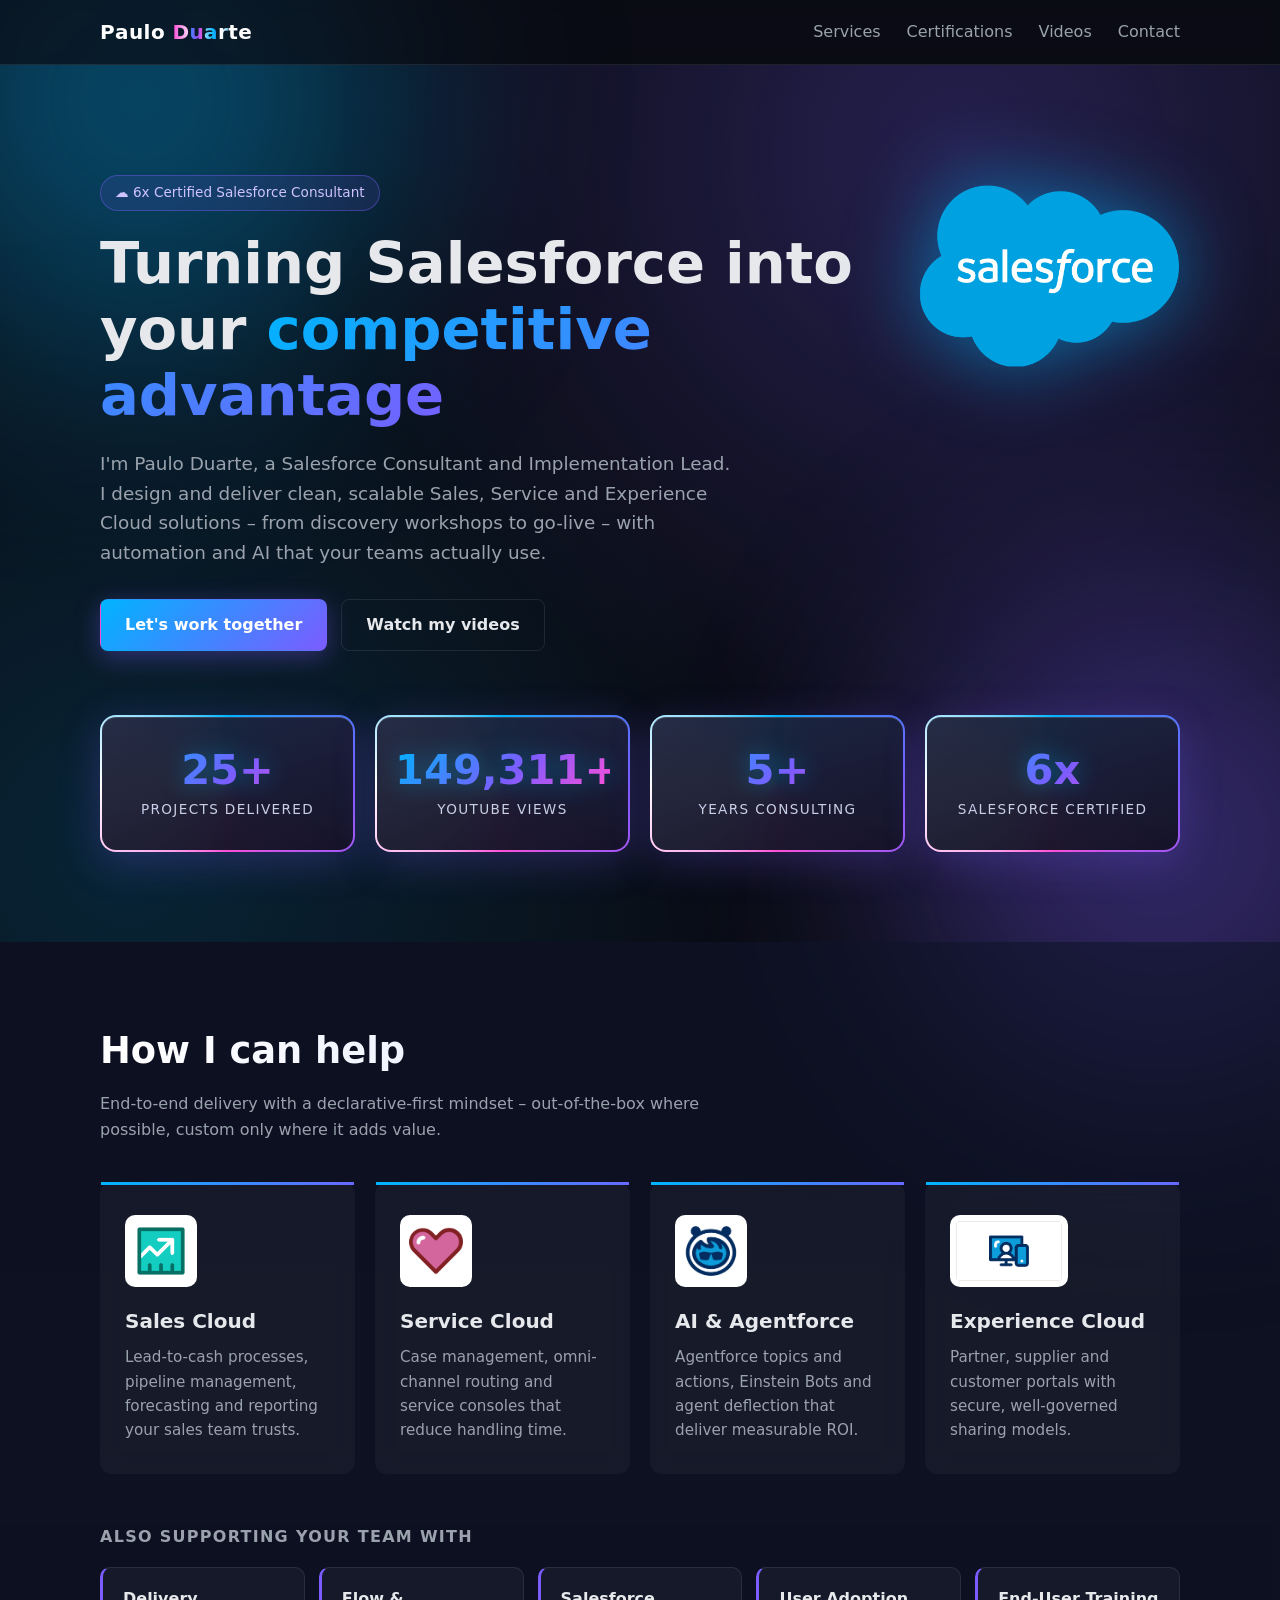
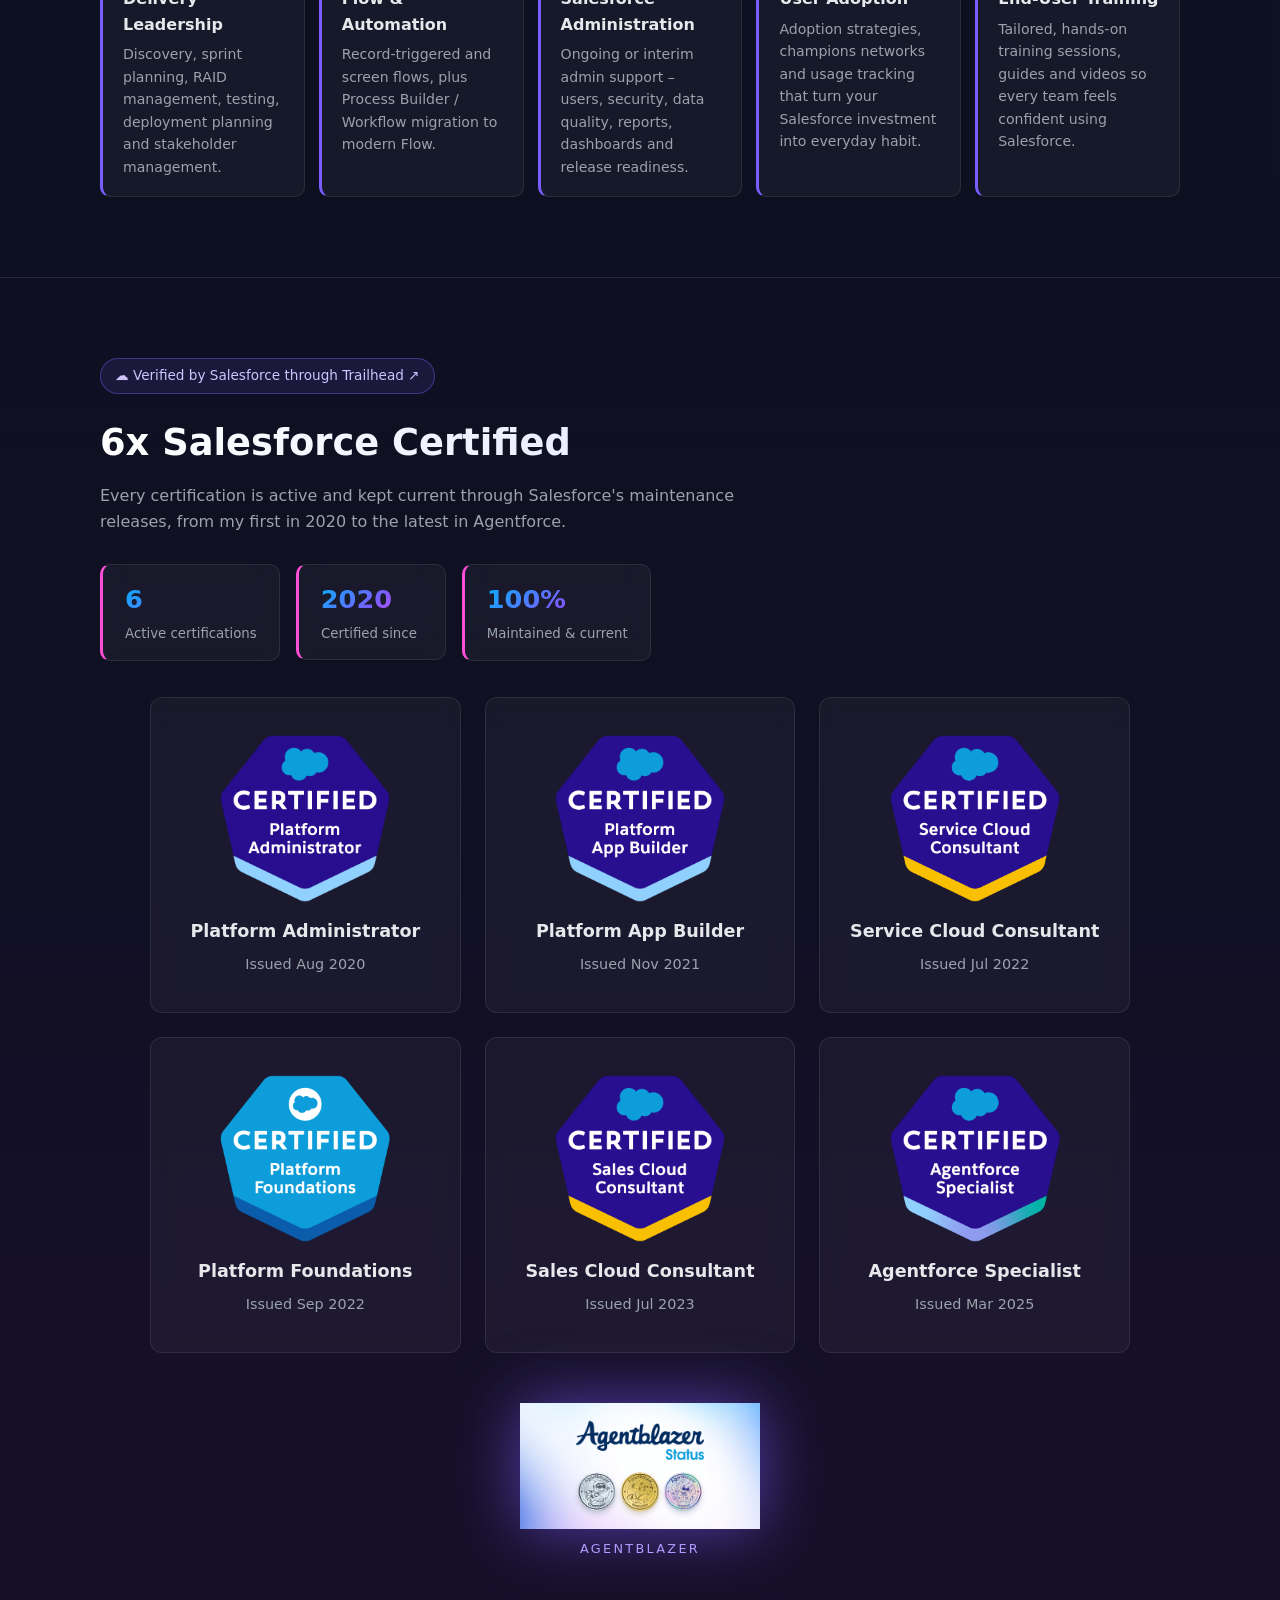
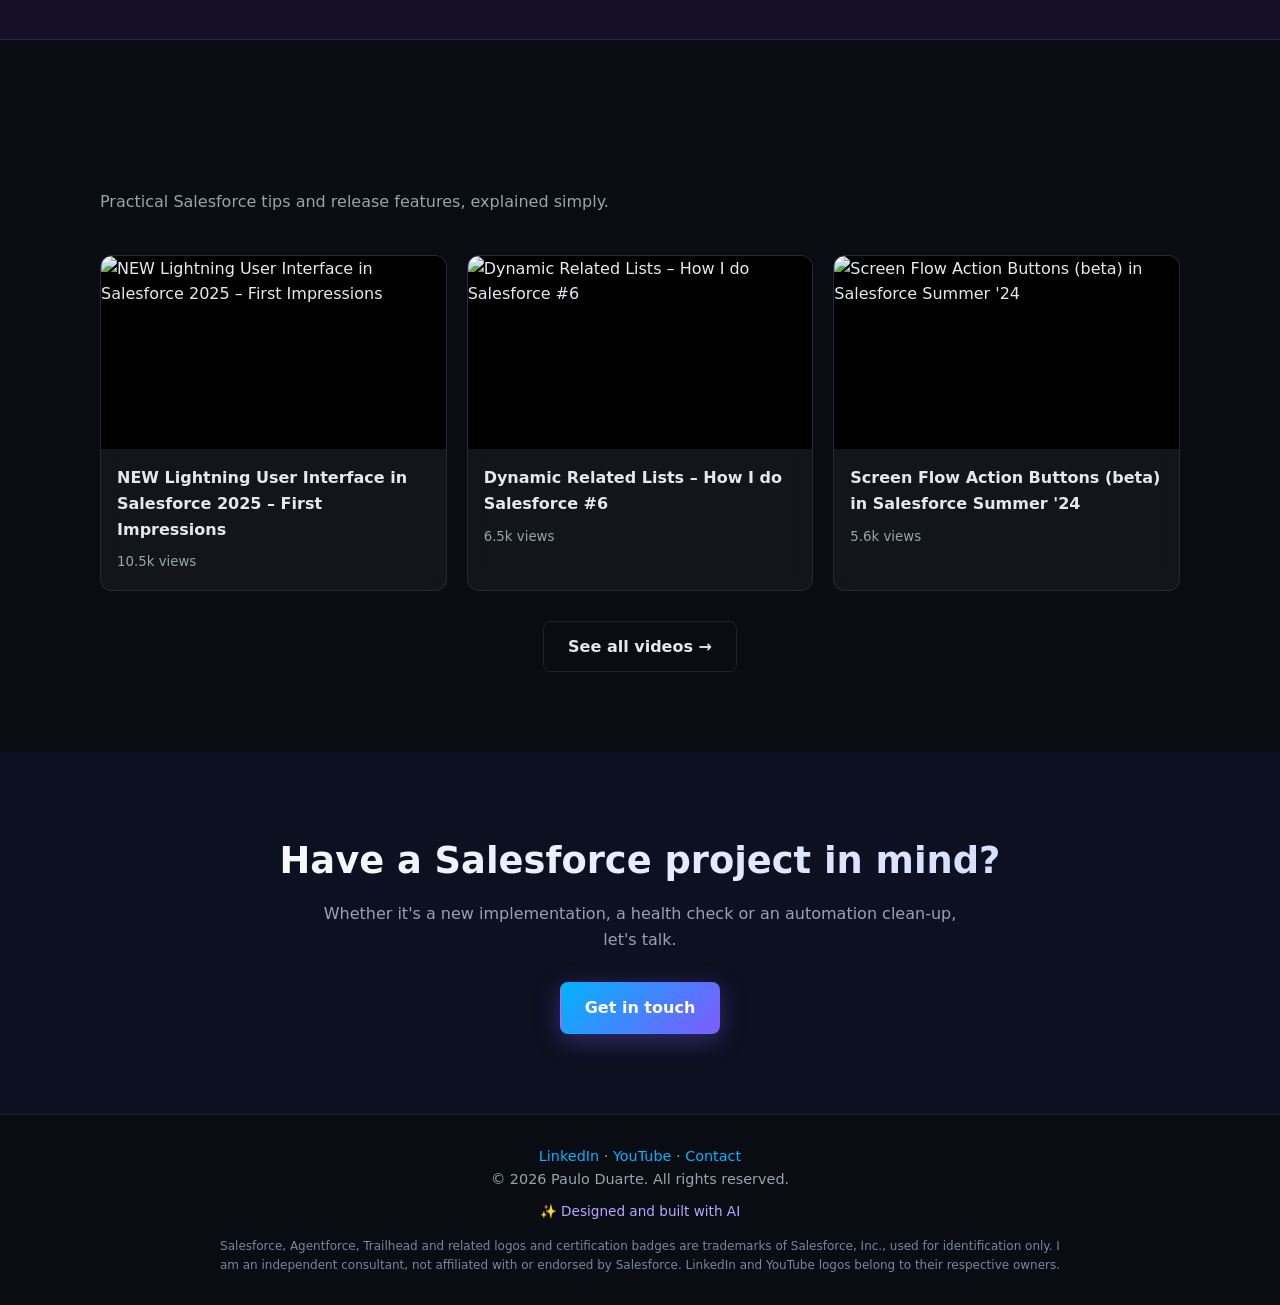
==== index.html @ 550eea22 "Add files via upload" ====
<!DOCTYPE html>
<html lang="en">
<head>
<meta charset="UTF-8"><meta name="viewport" content="width=device-width,initial-scale=1">
<title>Paulo Duarte | Salesforce Consultant & Implementation Lead</title>
<meta name="description" content="6x Certified Salesforce Consultant specialising in Sales Cloud, Service Cloud, Experience Cloud, Flow automation and Agentforce.">
<link rel="icon" href="data:image/svg+xml,%3Csvg xmlns=%22http://www.w3.org/2000/svg%22 viewBox=%220 0 100 100%22%3E%3Cdefs%3E%3ClinearGradient id=%22g%22 x2=%221%22 y2=%221%22%3E%3Cstop stop-color=%22%2300b4ff%22/%3E%3Cstop offset=%22.55%22 stop-color=%22%237b5cff%22/%3E%3Cstop offset=%221%22 stop-color=%22%23ff4fd8%22/%3E%3C/linearGradient%3E%3C/defs%3E%3Crect width=%22100%22 height=%22100%22 rx=%2222%22 fill=%22url(%23g)%22/%3E%3Ctext x=%2250%22 y=%2266%22 font-family=%22Arial%22 font-weight=%22bold%22 font-size=%2246%22 fill=%22white%22 text-anchor=%22middle%22%3EPD%3C/text%3E%3C/svg%3E">
<meta property="og:title" content="Paulo Duarte | Salesforce Consultant">
<meta property="og:description" content="6x Certified Salesforce Consultant – Sales Cloud, Service Cloud, Experience Cloud and Agentforce.">
<meta property="og:image" content="https://www.paduarte.com/og-image.png">
<meta property="og:image:width" content="1200">
<meta property="og:image:height" content="630">
<meta property="og:image:alt" content="Paulo Duarte – 6x Certified Salesforce Consultant">
<meta property="og:url" content="https://www.paduarte.com/">
<meta name="twitter:card" content="summary_large_image">
<meta name="twitter:image" content="https://www.paduarte.com/og-image.png">
<meta property="og:type" content="website">
<meta name="theme-color" content="#0a0c14">
<link rel="stylesheet" href="styles.css">
</head>
<body>
<header><div class="container"><nav>
  <a href="index.html" class="logo"><span class="brand-name" aria-label="Paulo Duarte"><span class="ch" style="--i:0">P</span><span class="ch" style="--i:1">a</span><span class="ch" style="--i:2">u</span><span class="ch" style="--i:3">l</span><span class="ch" style="--i:4">o</span><span class="ch" style="--i:5">&nbsp;</span><span class="ch" style="--i:6">D</span><span class="ch" style="--i:7">u</span><span class="ch" style="--i:8">a</span><span class="ch" style="--i:9">r</span><span class="ch" style="--i:10">t</span><span class="ch" style="--i:11">e</span></span></a>
  <button class="menu-btn" onclick="document.querySelector('.links').classList.toggle('open')" aria-label="Menu">☰</button>
  <ul class="links">
    <li><a href="#services">Services</a></li>
    <li><a href="#certs">Certifications</a></li><li><a href="#videos">Videos</a></li>
    <li><a href="contact.html">Contact</a></li>
  </ul>
</nav></div></header>

<section class="hero"><div class="container">
  <span class="tag">☁ 6x Certified Salesforce Consultant</span>
  <h1>Turning Salesforce into your <span>competitive advantage</span></h1>
  <p>I'm Paulo Duarte, a Salesforce Consultant and Implementation Lead. I design and deliver clean, scalable Sales, Service and Experience Cloud solutions – from discovery workshops to go-live – with automation and AI that your teams actually use.</p>
  <img class="hero-logo" src="logos/salesforce.png" alt="Salesforce logo" onerror="this.remove()">
  <div class="cta"><a href="contact.html" class="btn btn-primary">Let's work together</a><a href="#videos" class="btn btn-ghost">Watch my videos</a></div>
  <div class="stats">
    <div class="stat"><b><span class="count" data-to="25" data-dur="3500">0</span>+</b><small>Projects delivered</small></div>
    <div class="stat"><b><span class="count" data-to="149396" data-dur="4500" data-final="149k">0</span>+</b><small>YouTube views</small></div>
    <div class="stat"><b><span class="count" data-to="5">0</span>+</b><small>Years consulting</small></div>
    <div class="stat"><b>6x</b><small>Salesforce certified</small></div>
  </div>
</div></section>

<section id="services" class="alt"><div class="container">
  <h2>How I can help</h2><p class="sub">End-to-end delivery with a declarative-first mindset – out-of-the-box where possible, custom only where it adds value.</p>
  <div class="featured">
    <div class="card feature"><img class="logo-img" src="logos/sales-cloud.png" alt="Sales Cloud logo"><h3>Sales Cloud</h3><p>Lead-to-cash processes, pipeline management, forecasting and reporting your sales team trusts.</p></div>
    <div class="card feature"><img class="logo-img" src="logos/service-cloud.png" alt="Service Cloud logo"><h3>Service Cloud</h3><p>Case management, omni-channel routing and service consoles that reduce handling time.</p></div>
    <div class="card feature"><img class="logo-img" src="logos/agentforce.png" alt="AI & Agentforce logo"><h3>AI & Agentforce</h3><p>Agentforce topics and actions, Einstein Bots and agent deflection that deliver measurable ROI.</p></div>
    <div class="card feature"><img class="logo-img" src="logos/experience-cloud.png" alt="Experience Cloud logo"><h3>Experience Cloud</h3><p>Partner, supplier and customer portals with secure, well-governed sharing models.</p></div>
  </div>
  <h3 class="sub-head">Also supporting your team with</h3>
  <div class="subservices">
    <div class="subsvc"><h4>Delivery Leadership</h4><p>Discovery, sprint planning, RAID management, testing, deployment planning and stakeholder management.</p></div>
    <div class="subsvc"><h4>Flow & Automation</h4><p>Record-triggered and screen flows, plus Process Builder / Workflow migration to modern Flow.</p></div>
    <div class="subsvc"><h4>Salesforce Administration</h4><p>Ongoing or interim admin support – users, security, data quality, reports, dashboards and release readiness.</p></div>
    <div class="subsvc"><h4>User Adoption</h4><p>Adoption strategies, champions networks and usage tracking that turn your Salesforce investment into everyday habit.</p></div>
    <div class="subsvc"><h4>End-User Training</h4><p>Tailored, hands-on training sessions, guides and videos so every team feels confident using Salesforce.</p></div>
  </div>
</div></section>

<section id="certs" class="alt"><div class="container">
  <a class="tag tag-link" href="https://trailhead.salesforce.com/en/credentials/verification/" target="_blank" rel="noopener">☁ Verified by Salesforce through Trailhead ↗</a>
  <h2>6x Salesforce Certified</h2>
  <p class="sub">Every certification is active and kept current through Salesforce's maintenance releases, from my first in 2020 to the latest in Agentforce.</p>
  <div class="cert-strip">
    <div><b>6</b><small>Active certifications</small></div>
    <div><b>2020</b><small>Certified since</small></div>
    <div><b>100%</b><small>Maintained & current</small></div>
  </div>
  <div class="certs" id="cert-grid"></div>
  <script>
  const certs=[
   ["platform-administrator","Platform Administrator","Aug 2020"],
   ["platform-app-builder","Platform App Builder","Nov 2021"],
   ["agentforce-service-consultant","Service Cloud Consultant","Jul 2022"],
   ["platform-foundations","Platform Foundations","Sep 2022"],
   ["agentforce-sales-consultant","Sales Cloud Consultant","Jul 2023"],
   ["agentforce-specialist","Agentforce Specialist","Mar 2025"]];
  document.getElementById('cert-grid').innerHTML=certs.map(([f,n,d])=>`
   <div class="cert"><img src="logos/certs/${f}.png" alt="Salesforce Certified ${n} logo" loading="lazy"
     onerror="this.outerHTML='<div class=&quot;cert-fallback&quot;>☁</div>'"><span>${n}</span>${d?`<small>Issued ${d}</small>`:''}</div>`).join('');
  </script>
  <div class="agentblazer-wrap"><img class="agentblazer" src="logos/agentblazer.png" alt="Agentblazer status badge" title="Agentblazer" onerror="this.remove()"><span>Agentblazer</span></div>
</div></section>

<section id="videos"><div class="container">
  <h2>Popular on my YouTube channel</h2><p class="sub">Practical Salesforce tips and release features, explained simply.</p>
  <div class="grid" id="video-grid"></div>
  <p style="margin-top:30px;text-align:center"><a href="https://www.youtube.com/@paduarte" target="_blank" class="btn btn-ghost">See all videos →</a></p>
</div></section>

<section class="alt"><div class="container" style="text-align:center">
  <h2>Have a Salesforce project in mind?</h2><p class="sub" style="margin:0 auto 30px">Whether it's a new implementation, a health check or an automation clean-up, let's talk.</p>
  <a href="contact.html" class="btn btn-primary">Get in touch</a>
</div></section>

<footer><div class="container">
  <p><a href="https://www.linkedin.com/in/pbduarte/" target="_blank">LinkedIn</a> · <a href="https://www.youtube.com/@paduarte" target="_blank">YouTube</a> · <a href="contact.html">Contact</a></p>
  <p>© <span id="yr"></span> Paulo Duarte. All rights reserved.</p>
  <p class="made-by">✨ Designed and built with AI</p>
  <p class="legal">Salesforce, Agentforce, Trailhead and related logos and certification badges are trademarks of Salesforce, Inc., used for identification only. I am an independent consultant, not affiliated with or endorsed by Salesforce. LinkedIn and YouTube logos belong to their respective owners.</p>
</div></footer>

<script>
const videos=[
 ["S9jE_T30S4s","NEW Lightning User Interface in Salesforce 2025 – First Impressions","10.5k views"],
 ["EuG-SCbWavY","Dynamic Related Lists – How I do Salesforce #6","6.5k views"],
 ["BanTdi-muns","Screen Flow Action Buttons (beta) in Salesforce Summer '24","5.6k views"]];
document.getElementById('video-grid').innerHTML=videos.map(([id,t,v])=>`
 <a class="video" href="https://www.youtube.com/watch?v=${id}" target="_blank" rel="noopener">
  <div class="thumb"><img src="https://i.ytimg.com/vi/${id}/hqdefault.jpg" alt="${t}" loading="lazy"></div>
  <div class="meta"><h3>${t}</h3><small>${v}</small></div></a>`).join('');
document.getElementById('yr').textContent=new Date().getFullYear();
</script>
<script>
const io=new IntersectionObserver(e=>e.forEach(x=>{if(x.isIntersecting){x.target.classList.add('show');io.unobserve(x.target)}}),{threshold:.12});
window.addEventListener('load',()=>document.querySelectorAll('section .card,section .cert,section .video,.stat,.cert-strip div,section h2').forEach(el=>{el.classList.add('reveal');io.observe(el)}));
</script>
<script>
(function(){const els=document.querySelectorAll('.count');
const run=el=>{const to=+el.dataset.to,dur=+el.dataset.dur||(to>10?2200:1600),t0=performance.now();
 const step=t=>{const p=Math.min((t-t0)/dur,1),e=1-Math.pow(1-p,3);el.textContent=Math.round(to*e).toLocaleString('en-GB');if(p<1)requestAnimationFrame(step);else if(el.dataset.final)el.textContent=el.dataset.final};requestAnimationFrame(step)};
if(matchMedia('(prefers-reduced-motion: reduce)').matches){els.forEach(e=>e.textContent=e.dataset.final||e.dataset.to);return}
const o=new IntersectionObserver(es=>es.forEach(x=>{if(x.isIntersecting){run(x.target);o.unobserve(x.target)}}),{threshold:.6});
els.forEach(e=>o.observe(e))})();
</script>
</body>
</html>
---- styles.css ----
:root{--bg:#0d0f12;--bg2:#15181d;--card:#1b1f26;--line:#2a2f38;--text:#e6e8eb;--muted:#9aa3ad;--accent:#00a1e0;--accent2:#0b5cab}
*{box-sizing:border-box;margin:0;padding:0}
html{scroll-behavior:smooth}
body{font-family:"Inter",system-ui,-apple-system,Segoe UI,Roboto,sans-serif;background:var(--bg);color:var(--text);line-height:1.6}
a{color:var(--accent);text-decoration:none}
.container{max-width:1120px;margin:0 auto;padding:0 20px}
/* Nav */
header{position:sticky;top:0;z-index:10;background:rgba(13,15,18,.9);backdrop-filter:blur(8px);border-bottom:1px solid var(--line)}
nav{display:flex;align-items:center;justify-content:space-between;height:64px}
.logo{font-weight:800;color:var(--text);font-size:1.15rem}.logo span{color:var(--accent)}
.links{display:flex;gap:26px;list-style:none}
.links a{color:var(--muted);font-weight:500}.links a:hover{color:var(--text)}
.menu-btn{display:none;background:none;border:0;color:var(--text);font-size:1.6rem;cursor:pointer}
/* Buttons */
.btn{display:inline-block;padding:12px 24px;border-radius:8px;font-weight:600;transition:.2s;border:1px solid transparent;cursor:pointer;font-size:1rem}
.btn-primary{background:var(--accent);color:#fff}.btn-primary:hover{background:var(--accent2)}
.btn-ghost{border-color:var(--line);color:var(--text)}.btn-ghost:hover{border-color:var(--accent)}
/* Hero */
.hero{padding:110px 0 90px;background:radial-gradient(circle at 80% 0%,rgba(0,161,224,.18),transparent 55%)}
.tag{display:inline-block;padding:6px 14px;border:1px solid var(--line);border-radius:99px;color:var(--muted);font-size:.85rem;margin-bottom:20px}
h1{font-size:clamp(2.2rem,5vw,3.6rem);line-height:1.15;margin-bottom:20px}
h1 span{color:var(--accent)}
.hero p{color:var(--muted);font-size:1.15rem;max-width:640px;margin-bottom:32px}
.cta{display:flex;gap:14px;flex-wrap:wrap}
.stats{display:grid;grid-template-columns:repeat(4,1fr);gap:16px;margin-top:64px}
.stat{background:var(--card);border:1px solid var(--line);border-radius:12px;padding:20px;text-align:center}
.stat b{display:block;font-size:2rem;color:var(--accent)}.stat small{color:var(--muted)}
/* Sections */
section{padding:80px 0}
.alt{background:var(--bg2)}
h2{font-size:clamp(1.7rem,3.5vw,2.3rem);margin-bottom:10px}
.sub{color:var(--muted);margin-bottom:40px;max-width:640px}
.grid{display:grid;grid-template-columns:repeat(3,1fr);gap:20px}
.card{background:var(--card);border:1px solid var(--line);border-radius:12px;padding:26px;transition:.2s}
.card:hover{border-color:var(--accent);transform:translateY(-3px)}
.card .ico{font-size:1.8rem;margin-bottom:12px;min-height:56px;display:flex;align-items:center}
.logo-img{height:56px;width:auto;max-width:140px;object-fit:contain;background:#fff;border-radius:10px;padding:6px}
.card h3{margin-bottom:8px;font-size:1.1rem}.card p{color:var(--muted);font-size:.95rem}
.badges{display:flex;flex-wrap:wrap;gap:10px}
.badge{background:var(--card);border:1px solid var(--line);padding:10px 16px;border-radius:8px;font-size:.92rem}
.badge::before{content:"☁ ";color:var(--accent)}
.certs{display:grid;grid-template-columns:repeat(auto-fill,minmax(150px,1fr));gap:18px}
.cert{background:var(--card);border:1px solid var(--line);border-radius:12px;padding:20px 14px;text-align:center;display:flex;flex-direction:column;align-items:center;gap:12px;transition:.2s}
.cert:hover{border-color:var(--accent);transform:translateY(-3px)}
.cert img{width:100px;height:100px;object-fit:contain}
.cert-fallback{width:100px;height:100px;display:grid;place-items:center;font-size:2.6rem;color:var(--accent);border:2px solid var(--line);border-radius:50%}
.cert span{font-size:.9rem;font-weight:600;line-height:1.3}
.cert small{color:var(--muted);font-size:.8rem;margin-top:-6px}
/* Videos */
.video{background:var(--card);border:1px solid var(--line);border-radius:12px;overflow:hidden;color:var(--text);display:block;transition:.2s}
.video:hover{border-color:var(--accent);transform:translateY(-3px)}
.thumb{position:relative;aspect-ratio:16/9;background:#000}
.thumb img{width:100%;height:100%;object-fit:cover;display:block}
.thumb::after{content:"▶";position:absolute;inset:0;display:grid;place-items:center;font-size:2.4rem;color:#fff;background:rgba(0,0,0,.25);opacity:0;transition:.2s}
.video:hover .thumb::after{opacity:1}
.video div.meta{padding:16px}.meta h3{font-size:1rem;margin-bottom:6px}.meta small{color:var(--muted)}
/* Contact */
.contact-wrap{display:grid;grid-template-columns:1fr 1.3fr;gap:40px;align-items:start}
form{background:var(--card);border:1px solid var(--line);border-radius:12px;padding:30px;display:grid;gap:16px}
label{font-size:.9rem;color:var(--muted)}
input,select,textarea{width:100%;margin-top:6px;padding:12px 14px;background:var(--bg);border:1px solid var(--line);border-radius:8px;color:var(--text);font:inherit}
input:focus,select:focus,textarea:focus{outline:none;border-color:var(--accent)}
textarea{min-height:140px;resize:vertical}
.info p{color:var(--muted);margin-bottom:14px}
footer{border-top:1px solid var(--line);padding:30px 0;text-align:center;color:var(--muted);font-size:.9rem}
/* Mobile */
@media(max-width:900px){.grid{grid-template-columns:repeat(2,1fr)}.contact-wrap{grid-template-columns:1fr}.stats{grid-template-columns:repeat(2,1fr)}}
@media(max-width:640px){
 .grid{grid-template-columns:1fr}
 .menu-btn{display:block}
 .links{display:none;position:absolute;top:64px;left:0;right:0;flex-direction:column;gap:0;background:var(--bg2);border-bottom:1px solid var(--line)}
 .links.open{display:flex}.links li a{display:block;padding:16px 20px}
 .hero{padding:70px 0 60px}section{padding:60px 0}
}
/* Certifications emphasis */
#certs{background:linear-gradient(180deg,var(--bg2),#0f1a24);border-top:1px solid var(--line);border-bottom:1px solid var(--line)}
.cert-strip{display:flex;flex-wrap:wrap;gap:16px;margin:-10px 0 36px}
.cert-strip div{background:var(--card);border:1px solid var(--line);border-left:3px solid var(--accent);border-radius:10px;padding:14px 22px;min-width:150px}
.cert-strip b{display:block;font-size:1.6rem;color:var(--accent)}.cert-strip small{color:var(--muted)}
.certs{grid-template-columns:repeat(auto-fill,minmax(170px,1fr))}
.cert{padding:26px 16px}
.cert img,.cert-fallback{width:120px;height:120px}
.cert:hover{box-shadow:0 8px 24px rgba(0,161,224,.15)}
/* ===== Lively theme ===== */
:root{--bg:#0a0c14;--bg2:#10142a;--card:rgba(255,255,255,.04);--line:rgba(255,255,255,.09);--accent:#00b4ff;--accent2:#7b5cff;--pink:#ff4fd8;--grad:linear-gradient(135deg,#00b4ff 0%,#7b5cff 55%,#ff4fd8 100%)}
body{background:var(--bg)}
body::before,body::after{content:"";position:fixed;z-index:-1;width:520px;height:520px;border-radius:50%;filter:blur(120px);opacity:.35;animation:float 18s ease-in-out infinite alternate}
body::before{background:#00b4ff;top:-160px;left:-120px}
body::after{background:#7b5cff;bottom:-200px;right:-140px;animation-delay:-9s}
@keyframes float{to{transform:translate(120px,80px) scale(1.15)}}
header{background:rgba(10,12,20,.7)}
.logo span,h1 span{background:var(--grad);-webkit-background-clip:text;background-clip:text;color:transparent}
h1 span{background-size:200% auto;animation:shine 6s linear infinite}
@keyframes shine{to{background-position:200% center}}
.btn-primary{background:var(--grad);background-size:200% auto;box-shadow:0 6px 24px rgba(123,92,255,.35)}
.btn-primary:hover{background-position:right center;background:var(--grad);transform:translateY(-2px);box-shadow:0 10px 30px rgba(0,180,255,.45)}
.btn-ghost:hover{border-color:var(--accent2);background:rgba(123,92,255,.1)}
.hero{background:radial-gradient(circle at 75% 10%,rgba(123,92,255,.25),transparent 50%),radial-gradient(circle at 10% 90%,rgba(0,180,255,.15),transparent 45%)}
.tag{background:rgba(123,92,255,.12);border-color:rgba(123,92,255,.4);color:#cfc4ff}
.alt{background:rgba(16,20,42,.6)}
.card,.cert,.video,.stat,.cert-strip div,form{backdrop-filter:blur(10px);transition:transform .25s,border-color .25s,box-shadow .25s}
.card:hover,.cert:hover,.video:hover,.stat:hover{border-color:transparent;box-shadow:0 0 0 1px var(--accent2),0 12px 36px rgba(123,92,255,.3);transform:translateY(-5px)}
.stat b,.cert-strip b{background:var(--grad);-webkit-background-clip:text;background-clip:text;color:transparent}
.cert-strip div{border-left:3px solid var(--pink)}
#certs{background:linear-gradient(180deg,rgba(16,20,42,.6),rgba(40,20,70,.45))}
h2{background:linear-gradient(90deg,#fff,#cfd8ff);-webkit-background-clip:text;background-clip:text;color:transparent}
.links a{position:relative}
.links a::after{content:"";position:absolute;left:0;bottom:-4px;width:0;height:2px;background:var(--grad);transition:.25s}
.links a:hover::after{width:100%}
input:focus,select:focus,textarea:focus{border-color:var(--accent2);box-shadow:0 0 0 3px rgba(123,92,255,.25)}
.reveal{opacity:0;transform:translateY(24px);transition:opacity .7s ease,transform .7s ease}
.reveal.show{opacity:1;transform:none}
@media(prefers-reduced-motion:reduce){*{animation:none!important;transition:none!important}.reveal{opacity:1;transform:none}}
@media(max-width:640px){.links{background:rgba(16,20,42,.97)}body::before,body::after{width:300px;height:300px}}
/* Services: featured + sub-services */
.featured{display:grid;grid-template-columns:repeat(4,1fr);gap:20px}
.feature{padding:30px 24px;display:flex;flex-direction:column;align-items:flex-start;border-top:3px solid transparent;border-image:var(--grad) 1;border-image-slice:1 0 0 0}
.feature .logo-img{height:72px;max-width:160px;margin-bottom:18px}
.feature h3{font-size:1.25rem}
.sub-head{margin:50px 0 18px;font-size:1rem;letter-spacing:.08em;text-transform:uppercase;color:var(--muted)}
.subservices{display:grid;grid-template-columns:repeat(auto-fit,minmax(200px,1fr));gap:14px}
.subsvc{padding:18px 20px;border:1px solid var(--line);border-left:3px solid var(--accent2);border-radius:10px;background:var(--card);transition:.25s}
.subsvc:hover{border-left-color:var(--pink);transform:translateY(-3px)}
.subsvc h4{font-size:1rem;margin-bottom:6px}.subsvc p{color:var(--muted);font-size:.88rem}
@media(max-width:900px){.featured{grid-template-columns:repeat(2,1fr)}}
@media(max-width:640px){.featured{grid-template-columns:1fr}}
/* Brand logo */
.logo{display:flex;align-items:center;gap:12px}
.sf-logo{height:34px;width:auto;filter:drop-shadow(0 2px 8px rgba(0,161,224,.45));animation:bob 4s ease-in-out infinite}
@keyframes bob{50%{transform:translateY(-3px)}}
.brand-name{display:inline-flex;font-size:1.25rem;font-weight:800;letter-spacing:.02em}
.brand-name .ch{display:inline-block;opacity:0;transform:translateY(12px);
 background:linear-gradient(90deg,#fff 0%,#fff 35%,#00b4ff 45%,#7b5cff 50%,#ff4fd8 55%,#fff 65%,#fff 100%);
 background-size:1200% 100%;background-position:calc(var(--i) * -8.3%) 0;
 -webkit-background-clip:text;background-clip:text;color:transparent;
 animation:drop .5s cubic-bezier(.2,.9,.3,1.3) forwards,shimmer 5s linear 1.5s infinite;
 animation-delay:calc(var(--i)*60ms),calc(1.2s + var(--i)*60ms)}
@keyframes drop{to{opacity:1;transform:none}}
@keyframes shimmer{0%{background-position:100% 0}100%{background-position:-100% 0}}
.logo:hover .ch{animation:drop .5s forwards,wave .6s ease calc(var(--i)*40ms),shimmer 5s linear infinite}
@keyframes wave{50%{transform:translateY(-5px)}}
@media(max-width:380px){.brand-name{font-size:1.05rem}.sf-logo{height:28px}}
@media(prefers-reduced-motion:reduce){.brand-name .ch{opacity:1;transform:none;color:#fff;background:none}}
/* Hero stats – shiny */
@property --ang{syntax:'<angle>';initial-value:0deg;inherits:false}
.stats{gap:20px}
.stat{position:relative;overflow:hidden;padding:30px 18px;border-radius:16px;border:2px solid transparent;
 background:linear-gradient(160deg,rgba(30,34,60,.95),rgba(14,16,30,.95)) padding-box,
 conic-gradient(from var(--ang),#00b4ff,#7b5cff,#ff4fd8,#ffffff,#00b4ff) border-box;
 animation:spin 6s linear infinite;box-shadow:0 10px 40px rgba(123,92,255,.25),inset 0 1px 0 rgba(255,255,255,.15)}
@keyframes spin{to{--ang:360deg}}
.stat::before{content:"";position:absolute;top:0;left:-75%;width:50%;height:100%;
 background:linear-gradient(100deg,transparent,rgba(255,255,255,.18),transparent);transform:skewX(-20deg);animation:sheen 4.5s ease-in-out infinite}
.stat:nth-child(2)::before{animation-delay:.4s}.stat:nth-child(3)::before{animation-delay:.8s}.stat:nth-child(4)::before{animation-delay:1.2s}
@keyframes sheen{0%,60%{left:-75%}100%{left:130%}}
.stat b{font-size:2.6rem;line-height:1.1;filter:drop-shadow(0 0 12px rgba(0,180,255,.45));font-variant-numeric:tabular-nums}
.stat small{display:block;margin-top:6px;font-size:.85rem;text-transform:uppercase;letter-spacing:.1em;color:#c9cfe8}
.stat:hover{transform:translateY(-6px) scale(1.03);box-shadow:0 16px 50px rgba(0,180,255,.4),inset 0 1px 0 rgba(255,255,255,.2)}
@media(max-width:640px){.stat b{font-size:2.1rem}.stat{padding:22px 12px}}
/* Contact socials */
.where{display:inline-flex;align-items:center;gap:8px;padding:6px 14px;border:1px solid var(--line);border-radius:99px;color:#cfd4e6!important;font-size:.9rem}
.where::before{content:"";width:8px;height:8px;border-radius:50%;background:#2ee59d;box-shadow:0 0 8px #2ee59d}
.socials{display:flex;flex-wrap:wrap;gap:12px;margin-top:10px}
.social{display:inline-flex;align-items:center;gap:10px;padding:12px 18px;border-radius:10px;font-weight:600;color:#fff;border:1px solid var(--line);background:var(--card);transition:transform .25s,box-shadow .25s,background .25s}
.social svg{width:22px;height:22px}
.social.li svg{color:#0a66c2;background:#fff;border-radius:3px}
.social.yt svg{color:#ff0000}
.social.li:hover{background:#0a66c2;border-color:#0a66c2;box-shadow:0 8px 24px rgba(10,102,194,.45);transform:translateY(-3px)}
.social.yt:hover{background:#ff0000;border-color:#ff0000;box-shadow:0 8px 24px rgba(255,0,0,.35);transform:translateY(-3px)}
.social.yt:hover svg{color:#fff}
/* Certs: 3 per row, larger */
.certs{grid-template-columns:repeat(3,1fr);gap:24px;max-width:980px;margin:0 auto}
.cert{padding:36px 20px;gap:16px}
.cert img,.cert-fallback{width:170px;height:170px}
.cert span{font-size:1.1rem}
.cert small{font-size:.9rem}
@media(max-width:900px){.cert img,.cert-fallback{width:130px;height:130px}}
@media(max-width:640px){.certs{grid-template-columns:repeat(2,1fr);gap:14px}.cert{padding:22px 12px}.cert img,.cert-fallback{width:100px;height:100px}.cert span{font-size:.95rem}}
/* Hero Salesforce logo */
.hero .container{position:relative}
.hero-logo{position:absolute;right:20px;top:10px;width:260px;height:auto;filter:drop-shadow(0 0 40px rgba(0,180,255,.55));animation:bob 5s ease-in-out infinite}
@media(max-width:900px){.hero-logo{position:static;display:block;width:140px;margin:0 0 28px}}
@media(min-width:901px){.hero h1{max-width:calc(100% - 300px)}}
.legal{max-width:860px;margin:14px auto 0;font-size:.75rem;line-height:1.6;color:#7d8597}
.contact-title{white-space:nowrap;font-size:clamp(2.2rem,4.5vw,3.4rem)}
.made-by{margin-top:10px;font-size:.85rem;color:#b9a8ff}
/* Agentblazer badge – centred under certs */
.agentblazer-wrap{display:flex;flex-direction:column;align-items:center;margin-top:50px}
.agentblazer{width:240px;height:auto;filter:drop-shadow(0 0 32px rgba(123,92,255,.6));animation:bob 5s ease-in-out infinite}
.agentblazer-wrap span{margin-top:10px;font-size:.8rem;letter-spacing:.18em;text-transform:uppercase;color:#b9a8ff}
.agentblazer-wrap:not(:has(img)){display:none}
@media(max-width:640px){.agentblazer{width:170px}.agentblazer-wrap{margin-top:36px}}
.tag-link{transition:.25s}.tag-link:hover{border-color:var(--accent);color:#fff;box-shadow:0 0 14px rgba(0,180,255,.35)}
/* Thank-you page */
.thanks{text-align:center;min-height:70vh;display:flex;align-items:center}
.thanks p{margin:0 auto 18px}
.thanks .redirect{color:var(--muted);font-size:.95rem;margin-bottom:32px}
.thanks .redirect b{color:#fff}
.tick{width:96px;height:96px;margin:0 auto 26px;filter:drop-shadow(0 0 24px rgba(46,229,157,.5))}
.tick svg{width:100%;height:100%;fill:none;stroke:#2ee59d;stroke-width:3;stroke-linecap:round;stroke-linejoin:round}
.tick circle{stroke-dasharray:151;stroke-dashoffset:151;animation:drawc .7s ease forwards}
.tick path{stroke-dasharray:40;stroke-dashoffset:40;animation:drawc .4s .6s ease forwards}
@keyframes drawc{to{stroke-dashoffset:0}}
@media(prefers-reduced-motion:reduce){.tick circle,.tick path{stroke-dashoffset:0}}
.thanks h1{white-space:nowrap;font-size:clamp(2.2rem,8vw,3.6rem);max-width:none!important}
.form-error{color:#ff7a90;font-size:.9rem}#send-btn:disabled{opacity:.7;cursor:wait}
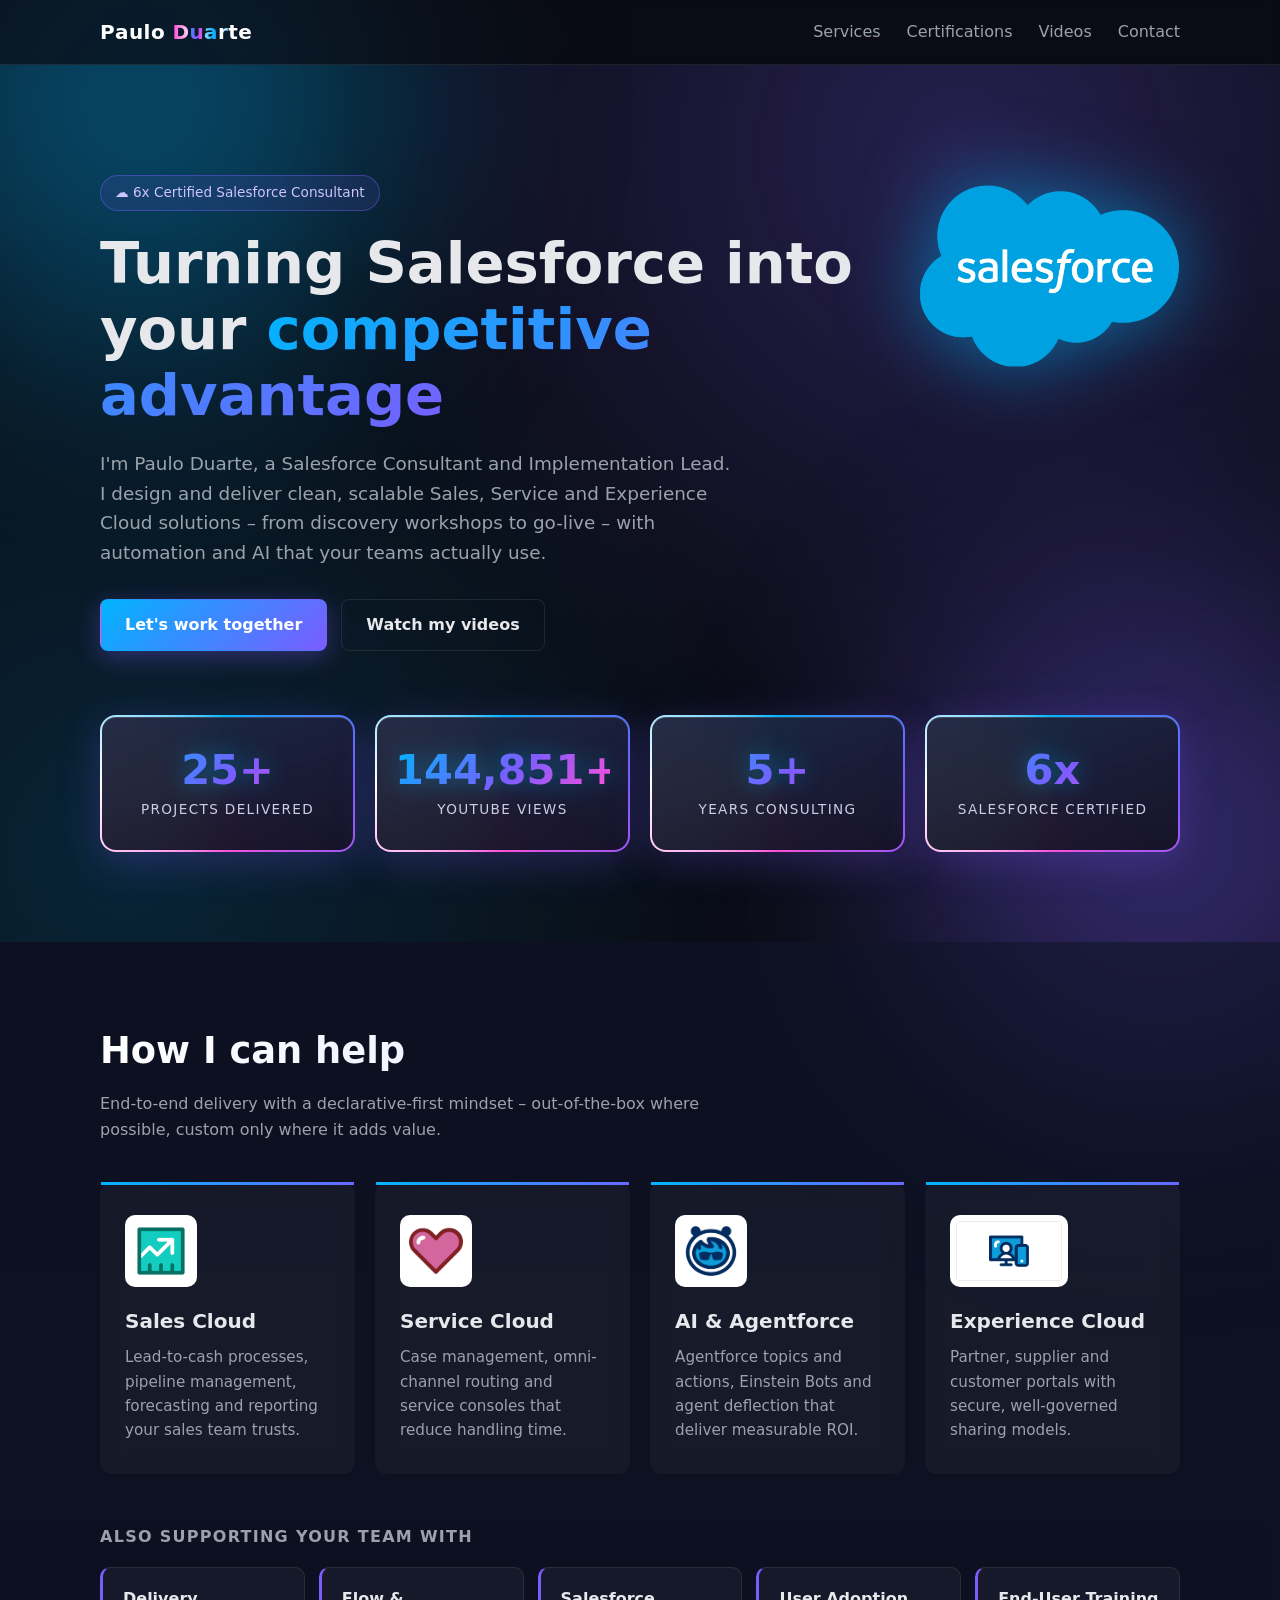
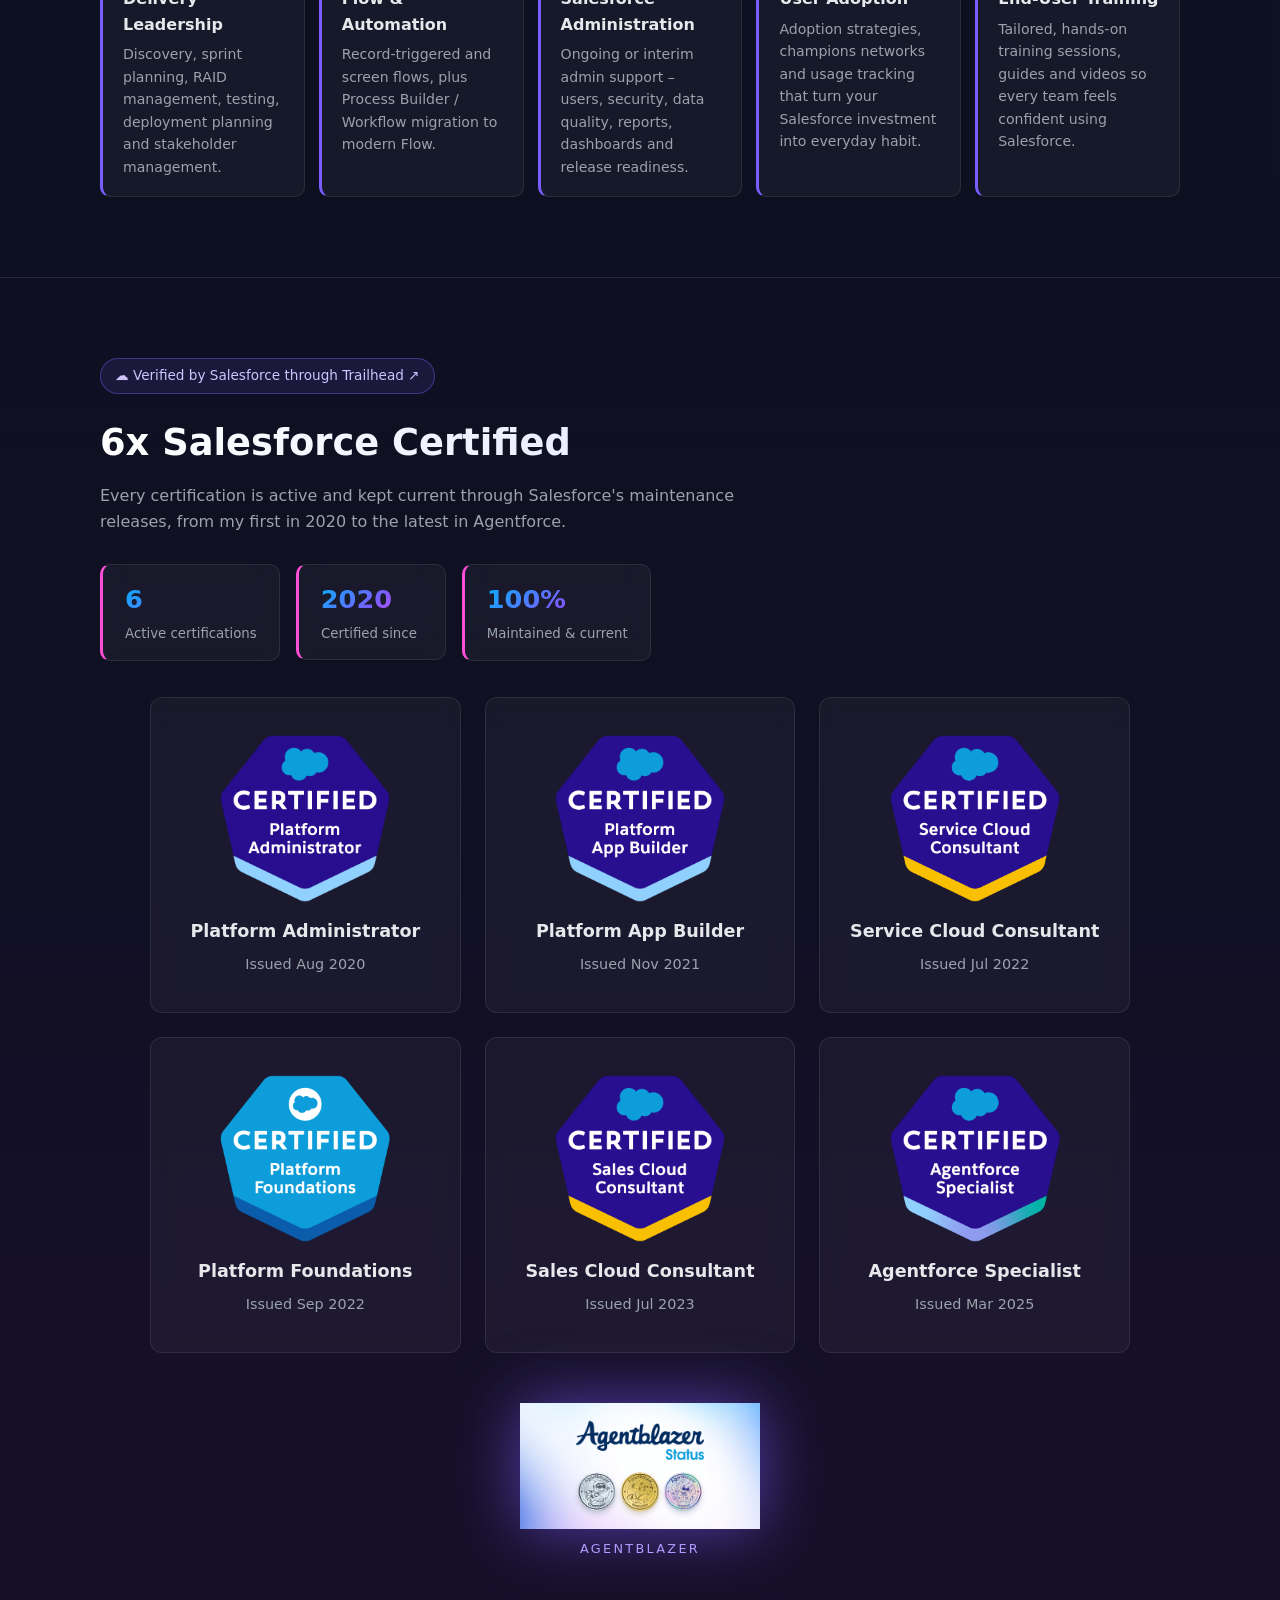
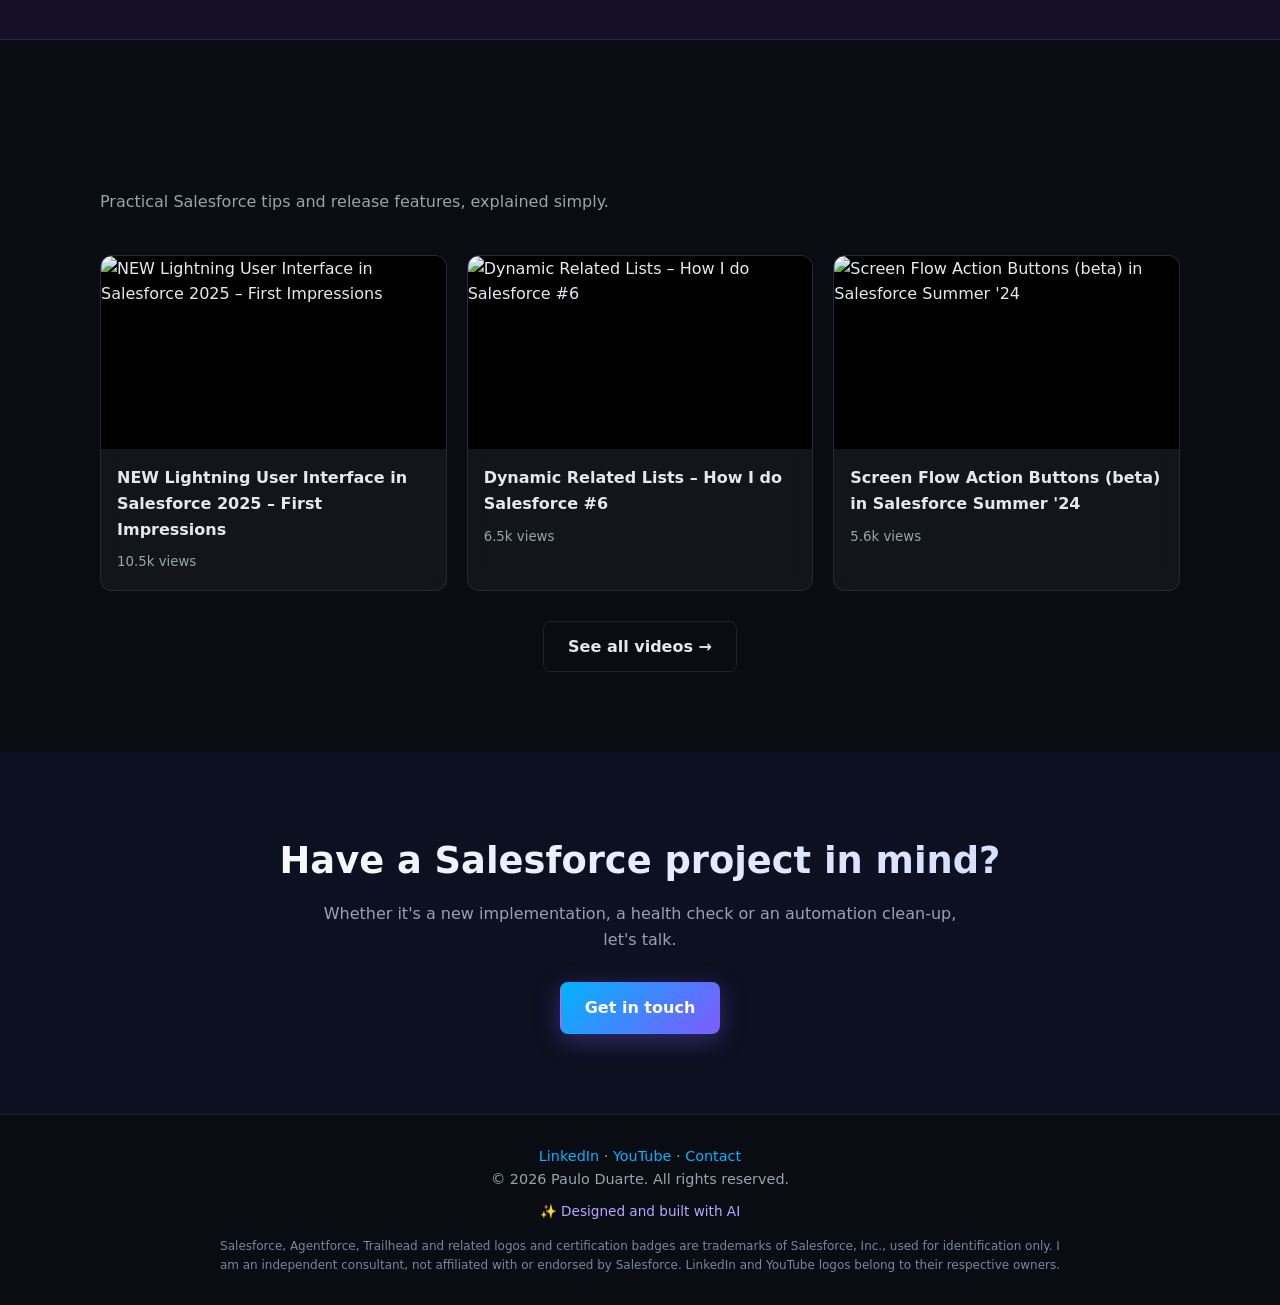
==== commit 6510f2b5: "Add files via upload" ====
--- a/index.html
+++ b/index.html
@@ -17,6 +17,8 @@
 <meta property="og:type" content="website">
 <meta name="theme-color" content="#0a0c14">
 <link rel="stylesheet" href="styles.css">
+<script>window.va=window.va||function(){(window.vaq=window.vaq||[]).push(arguments)};</script>
+<script defer src="/_vercel/insights/script.js"></script>
 </head>
 <body>
 <header><div class="container"><nav>
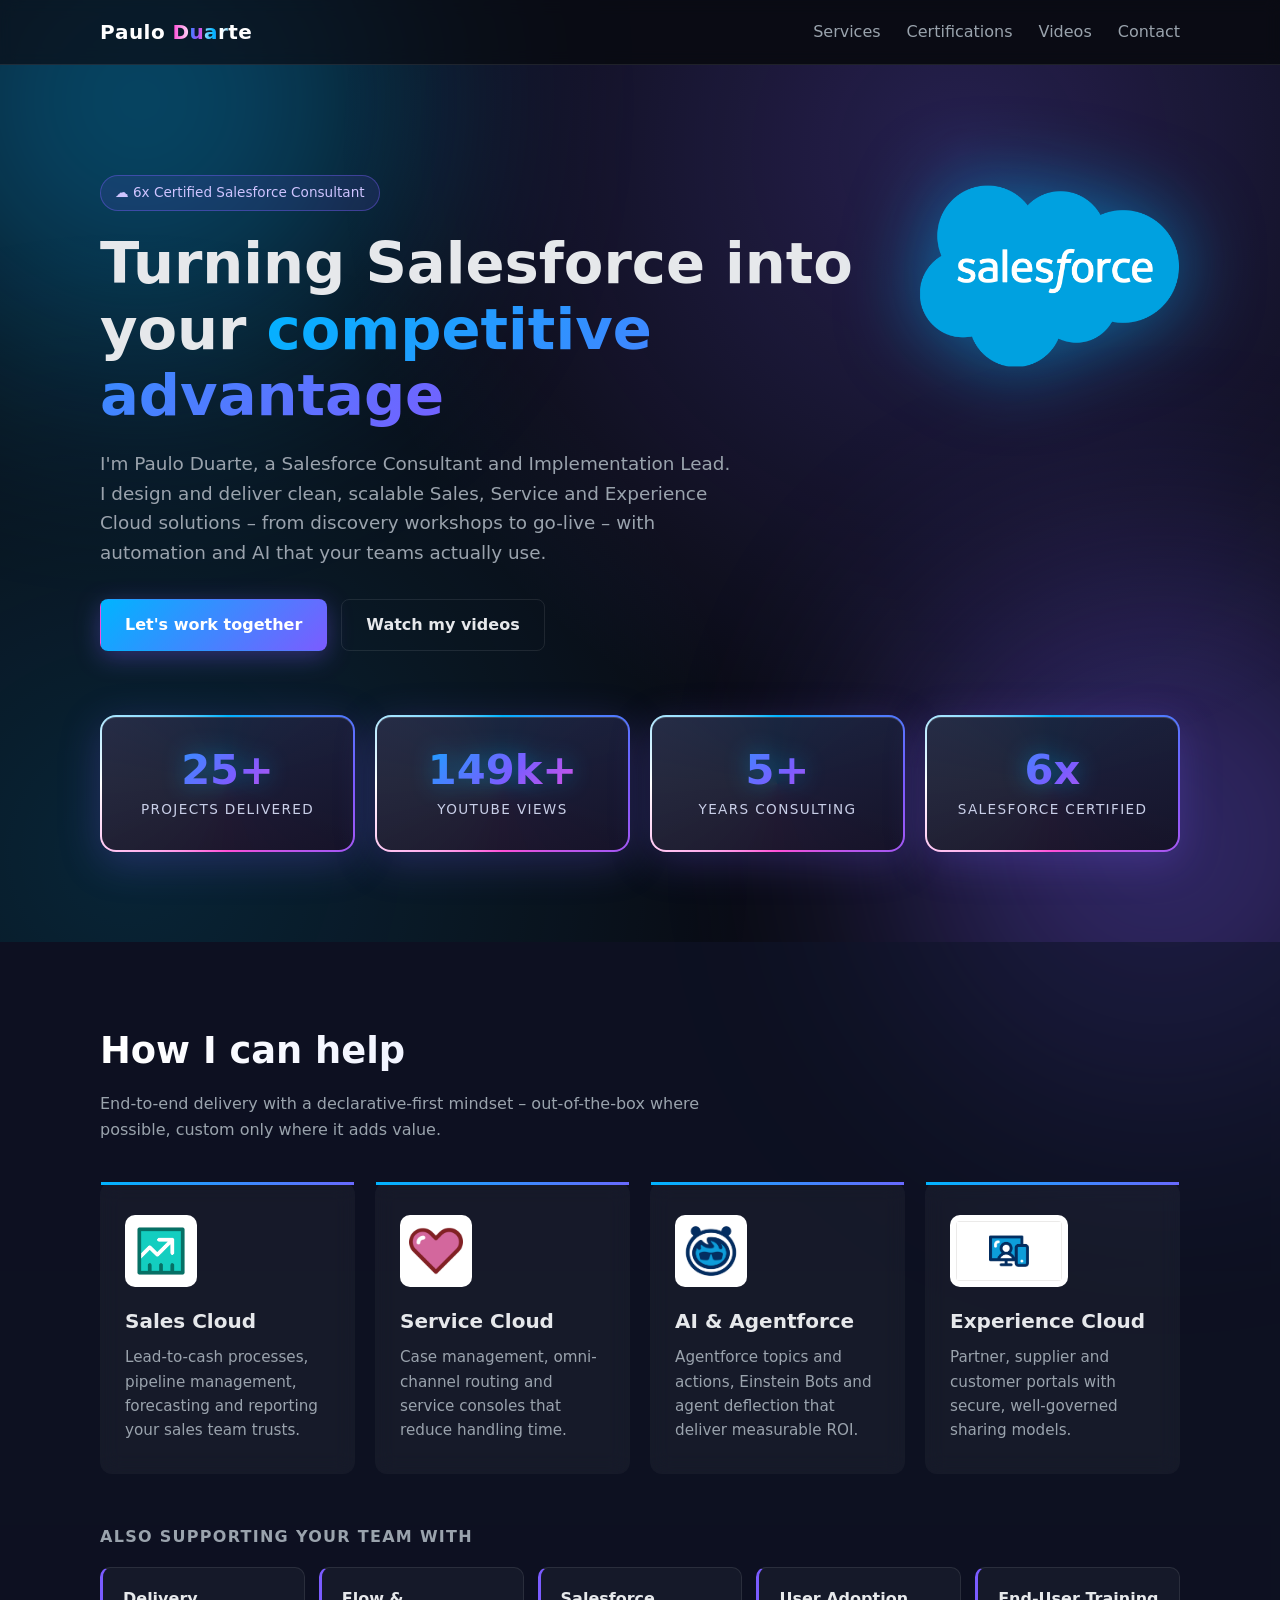
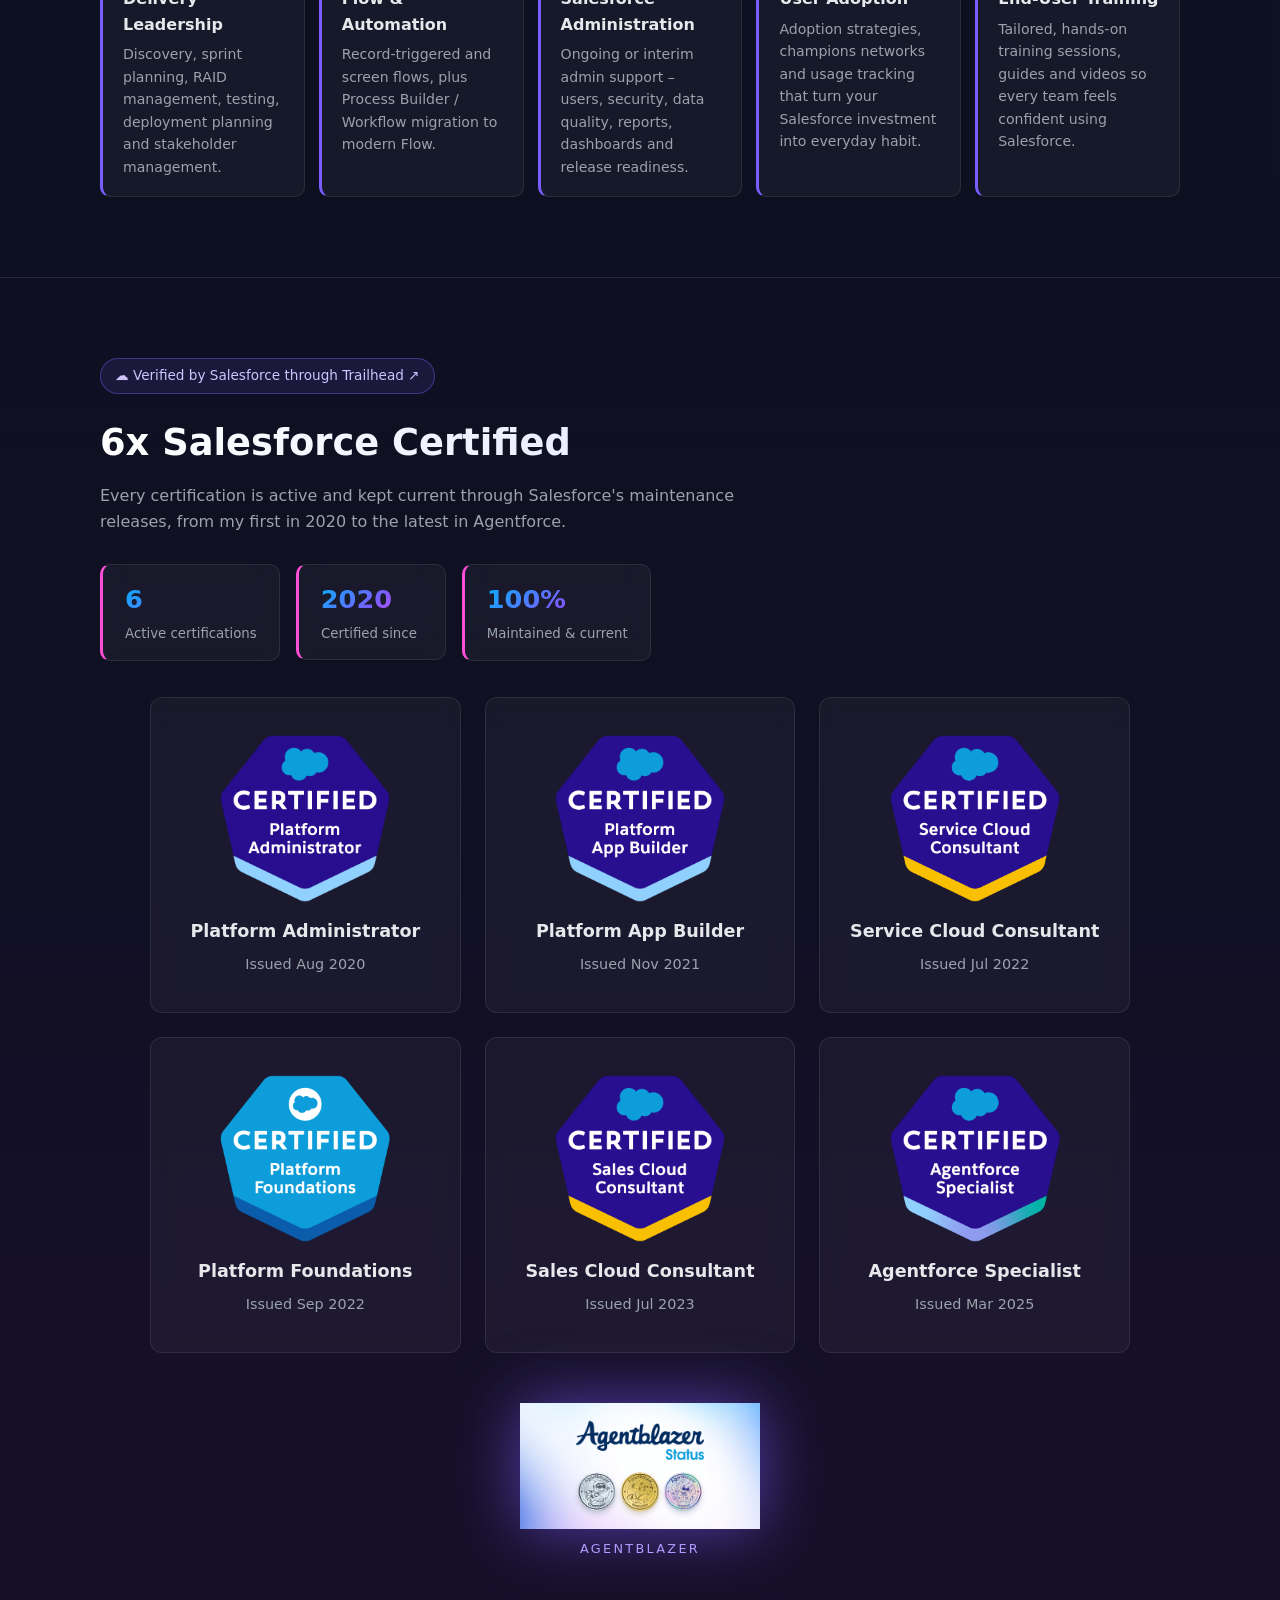
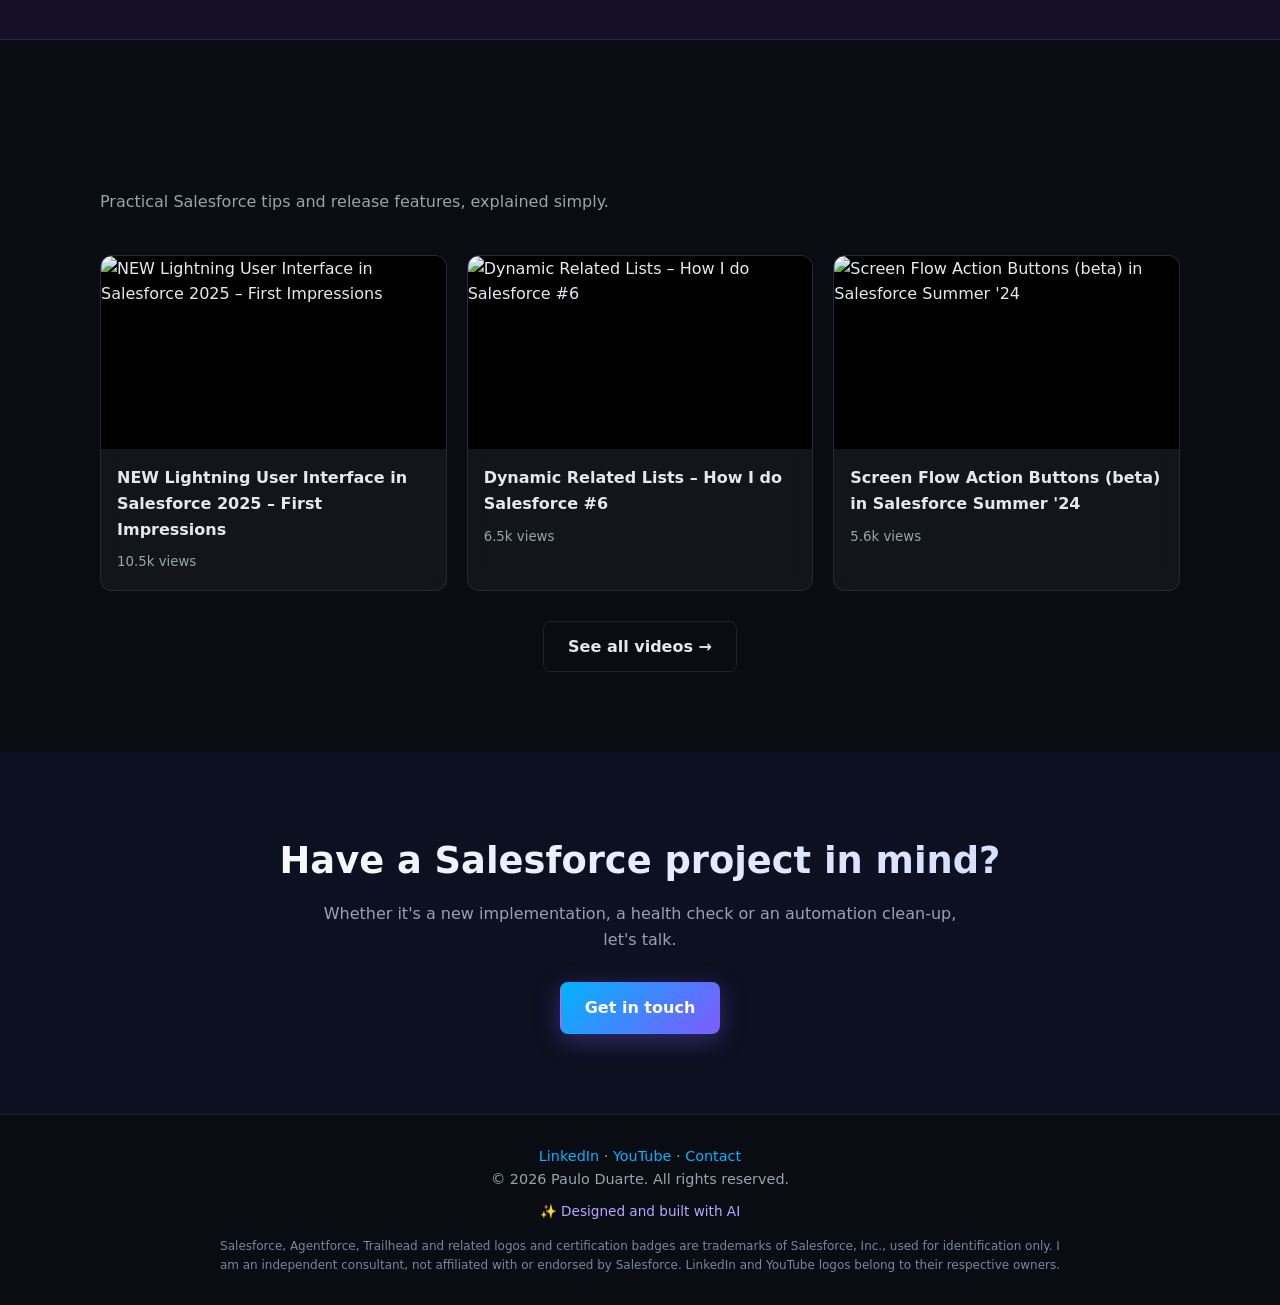
==== commit 27a0ca82: "Add files via upload" ====
--- a/index.html
+++ b/index.html
@@ -129,5 +129,9 @@
 const o=new IntersectionObserver(es=>es.forEach(x=>{if(x.isIntersecting){run(x.target);o.unobserve(x.target)}}),{threshold:.6});
 els.forEach(e=>o.observe(e))})();
 </script>
+<script>
+document.querySelectorAll('.links a').forEach(a=>a.addEventListener('click',()=>document.querySelector('.links').classList.remove('open')));
+document.addEventListener('click',e=>{const l=document.querySelector('.links');if(l&&l.classList.contains('open')&&!e.target.closest('nav'))l.classList.remove('open')});
+</script>
 </body>
 </html>
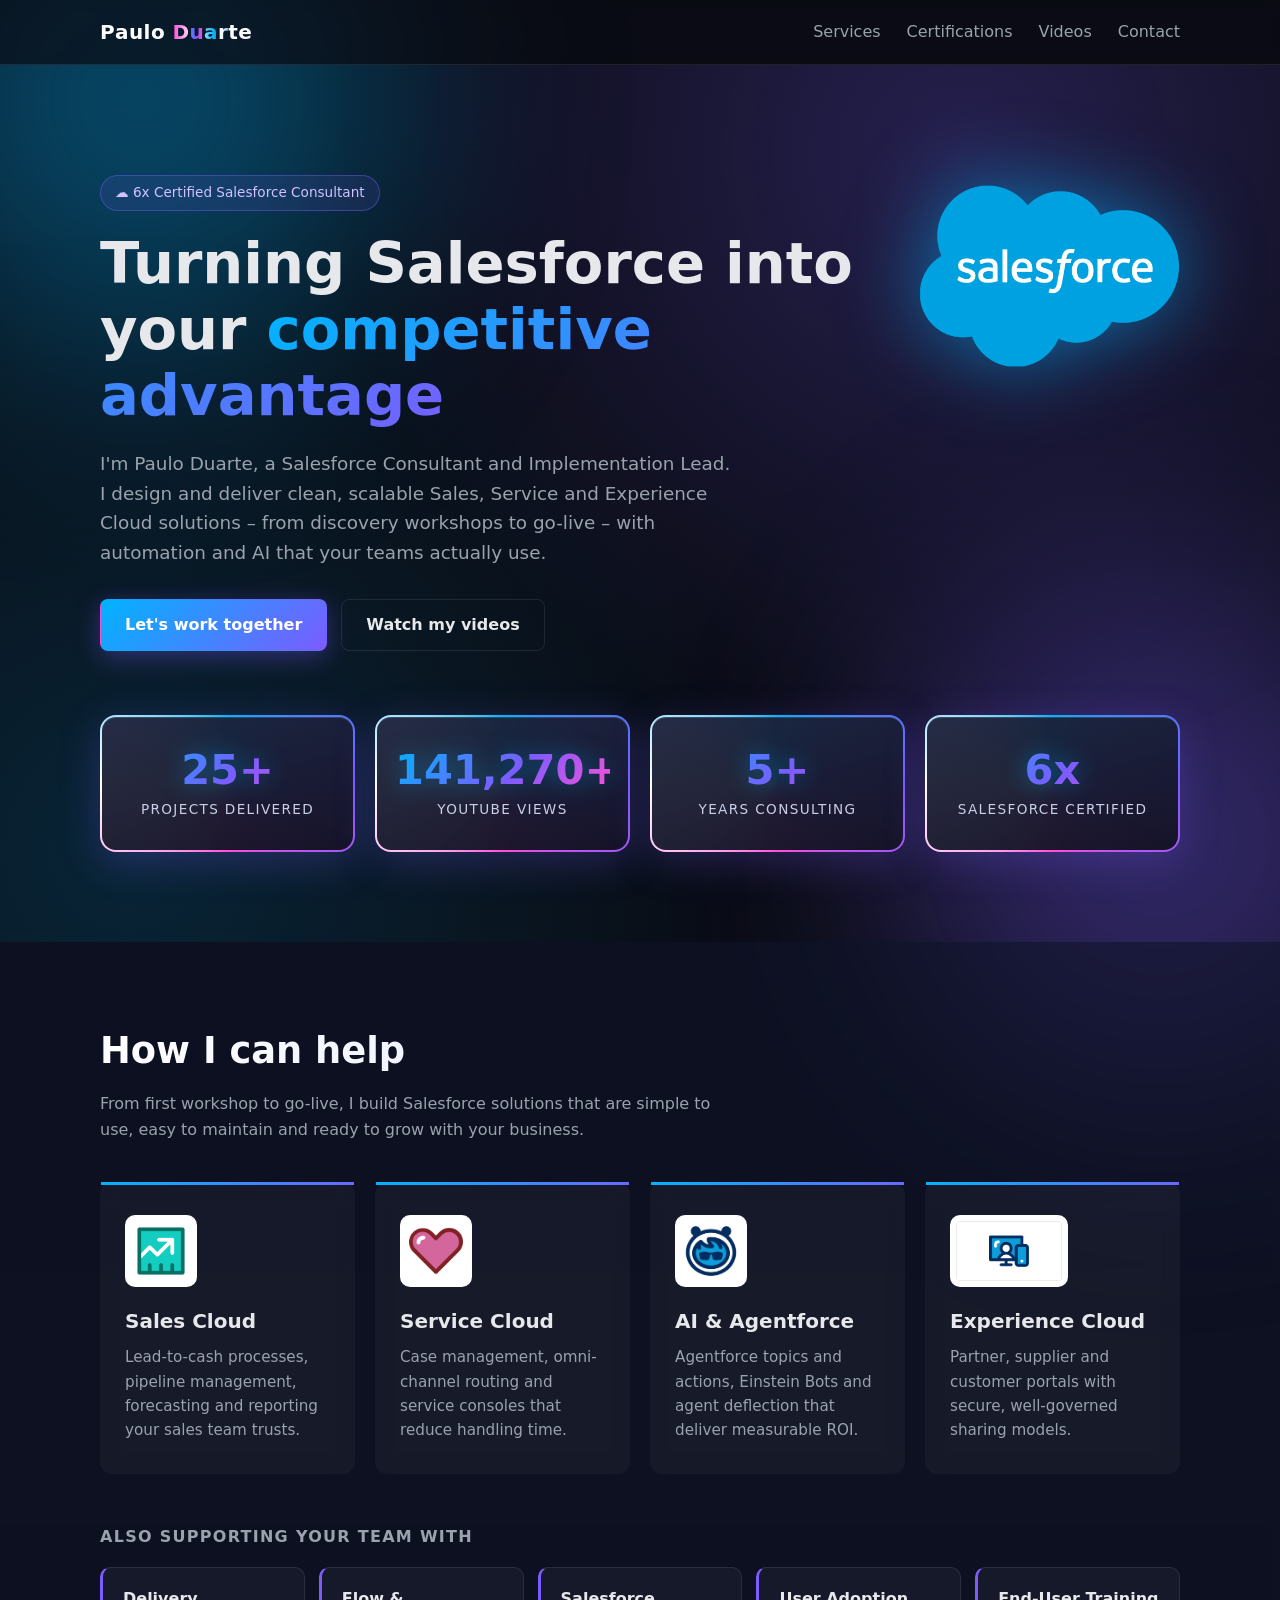
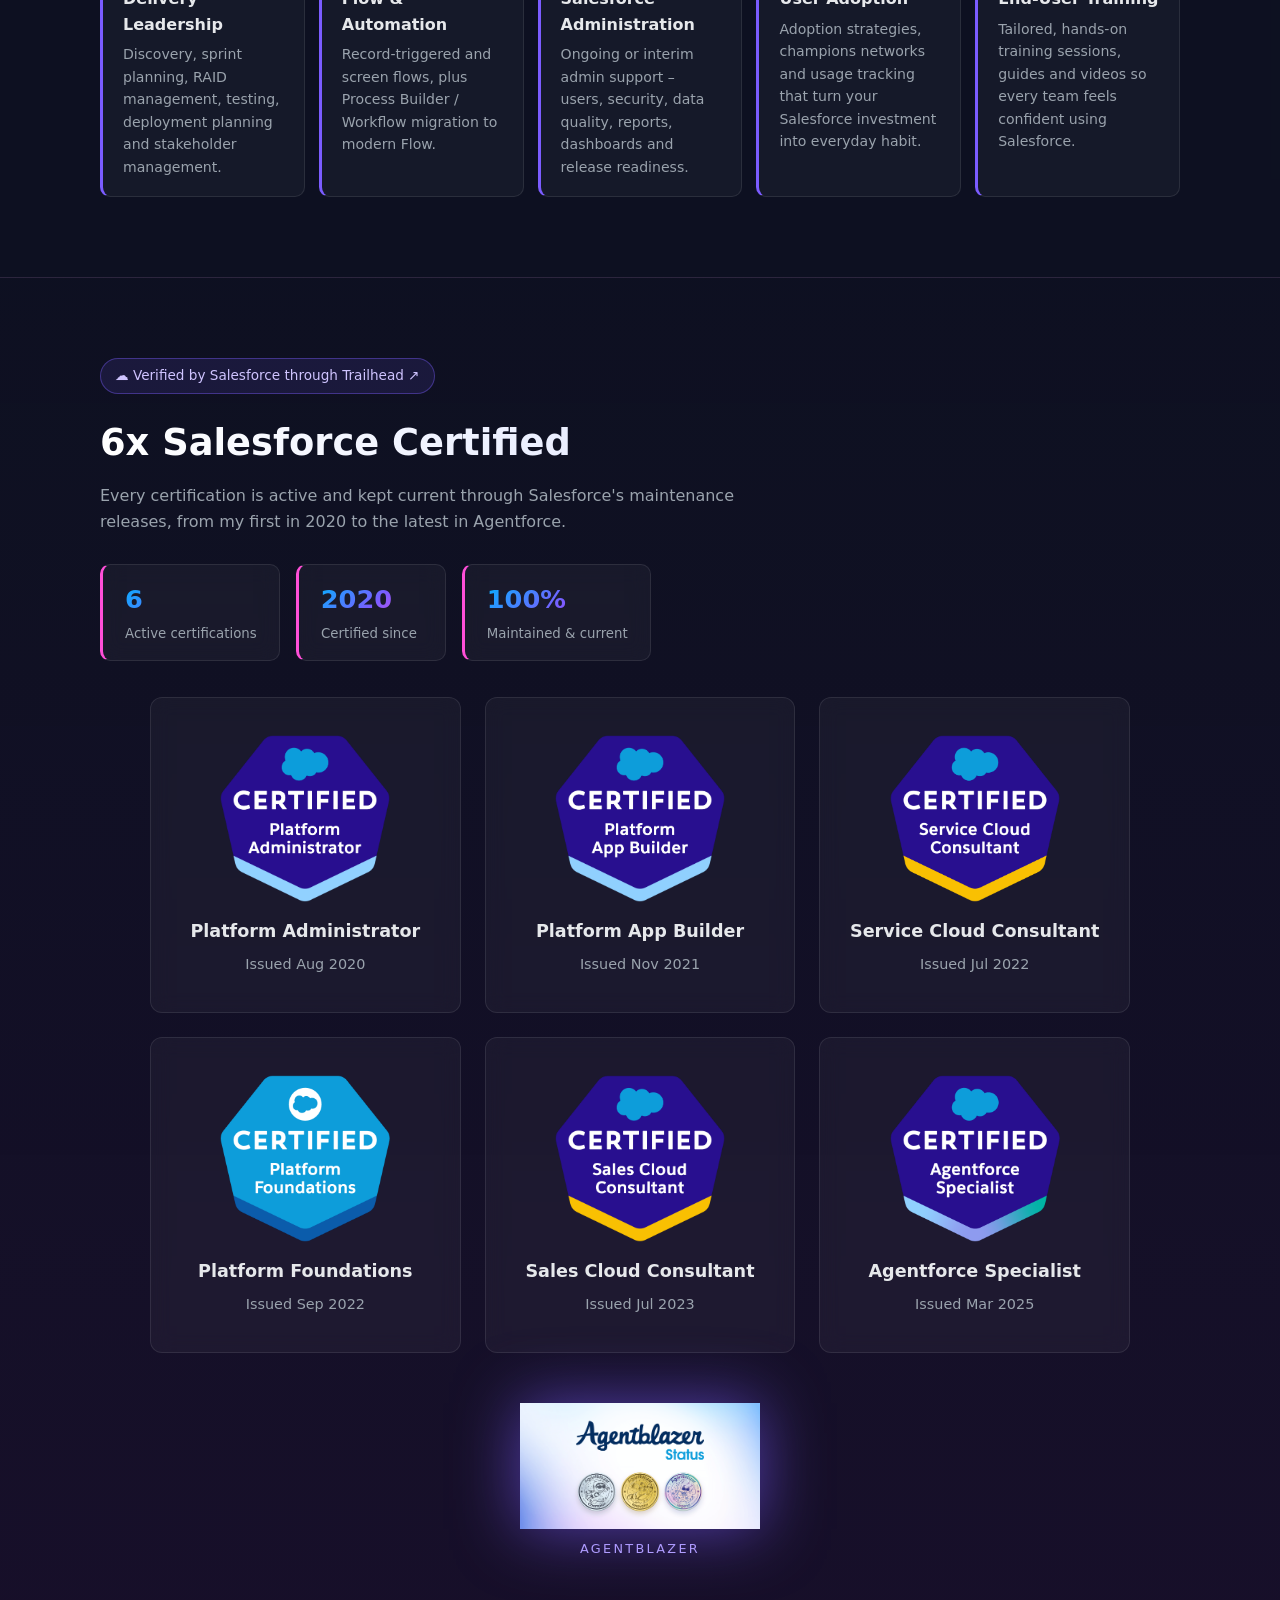
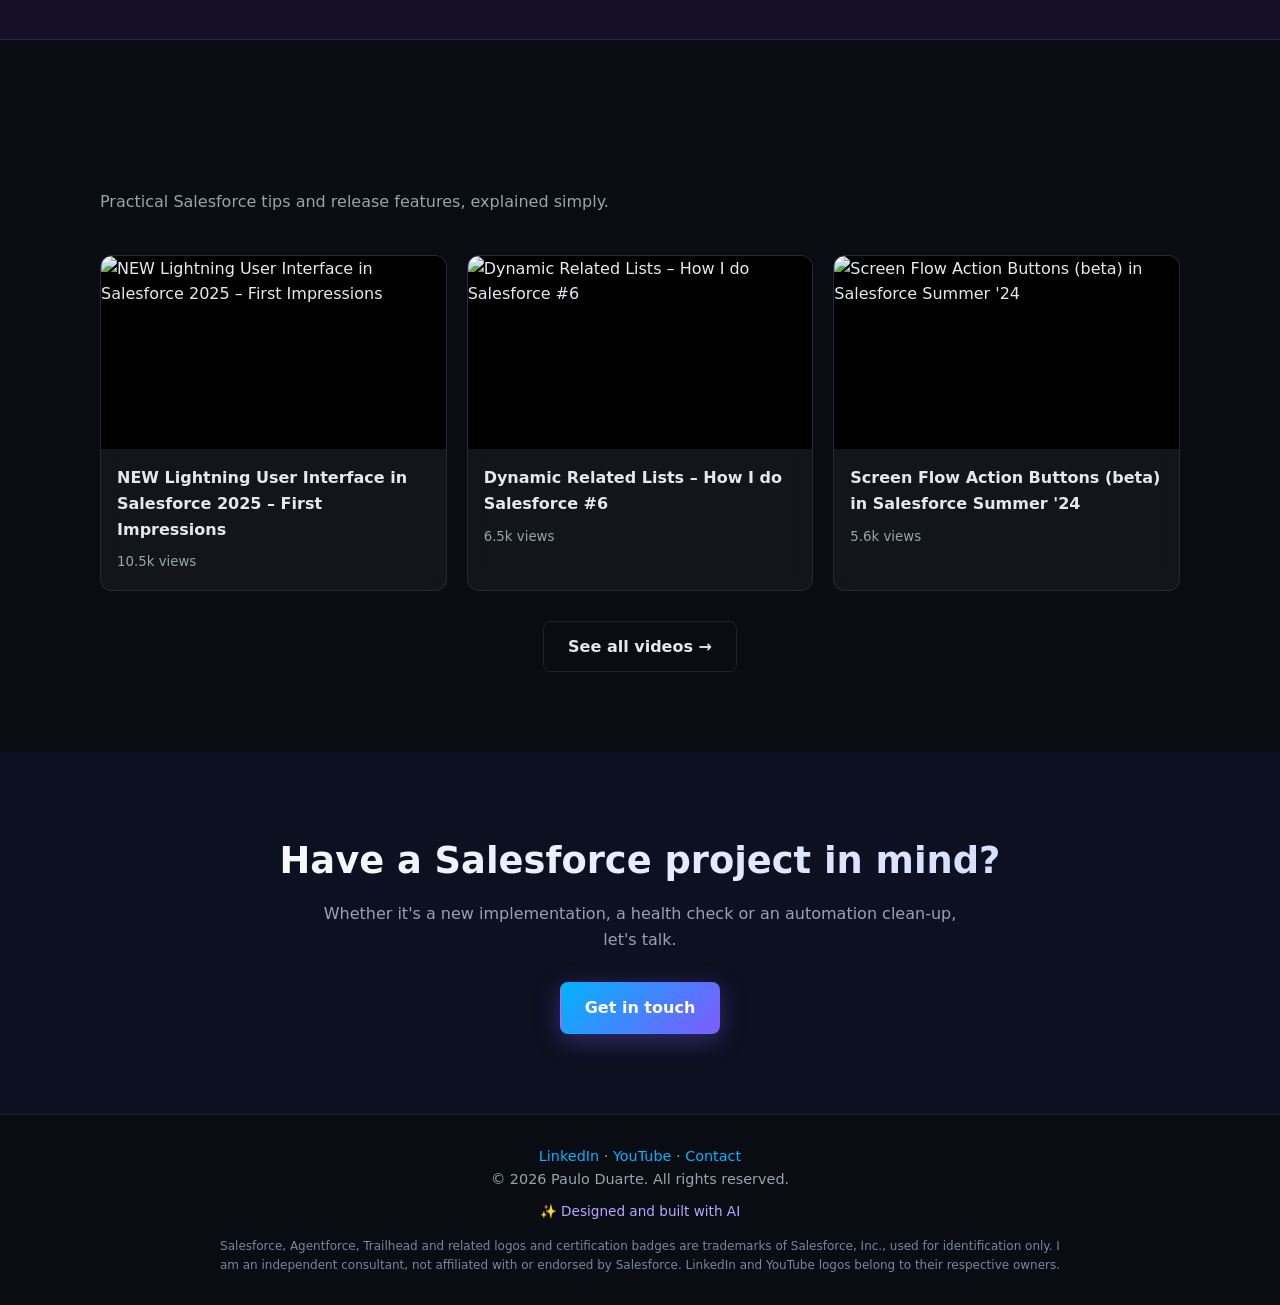
==== commit 6ae76f1a: "Add files via upload" ====
--- a/index.html
+++ b/index.html
@@ -46,7 +46,7 @@
 </div></section>
 
 <section id="services" class="alt"><div class="container">
-  <h2>How I can help</h2><p class="sub">End-to-end delivery with a declarative-first mindset – out-of-the-box where possible, custom only where it adds value.</p>
+  <h2>How I can help</h2><p class="sub">From first workshop to go-live, I build Salesforce solutions that are simple to use, easy to maintain and ready to grow with your business.</p>
   <div class="featured">
     <div class="card feature"><img class="logo-img" src="logos/sales-cloud.png" alt="Sales Cloud logo"><h3>Sales Cloud</h3><p>Lead-to-cash processes, pipeline management, forecasting and reporting your sales team trusts.</p></div>
     <div class="card feature"><img class="logo-img" src="logos/service-cloud.png" alt="Service Cloud logo"><h3>Service Cloud</h3><p>Case management, omni-channel routing and service consoles that reduce handling time.</p></div>
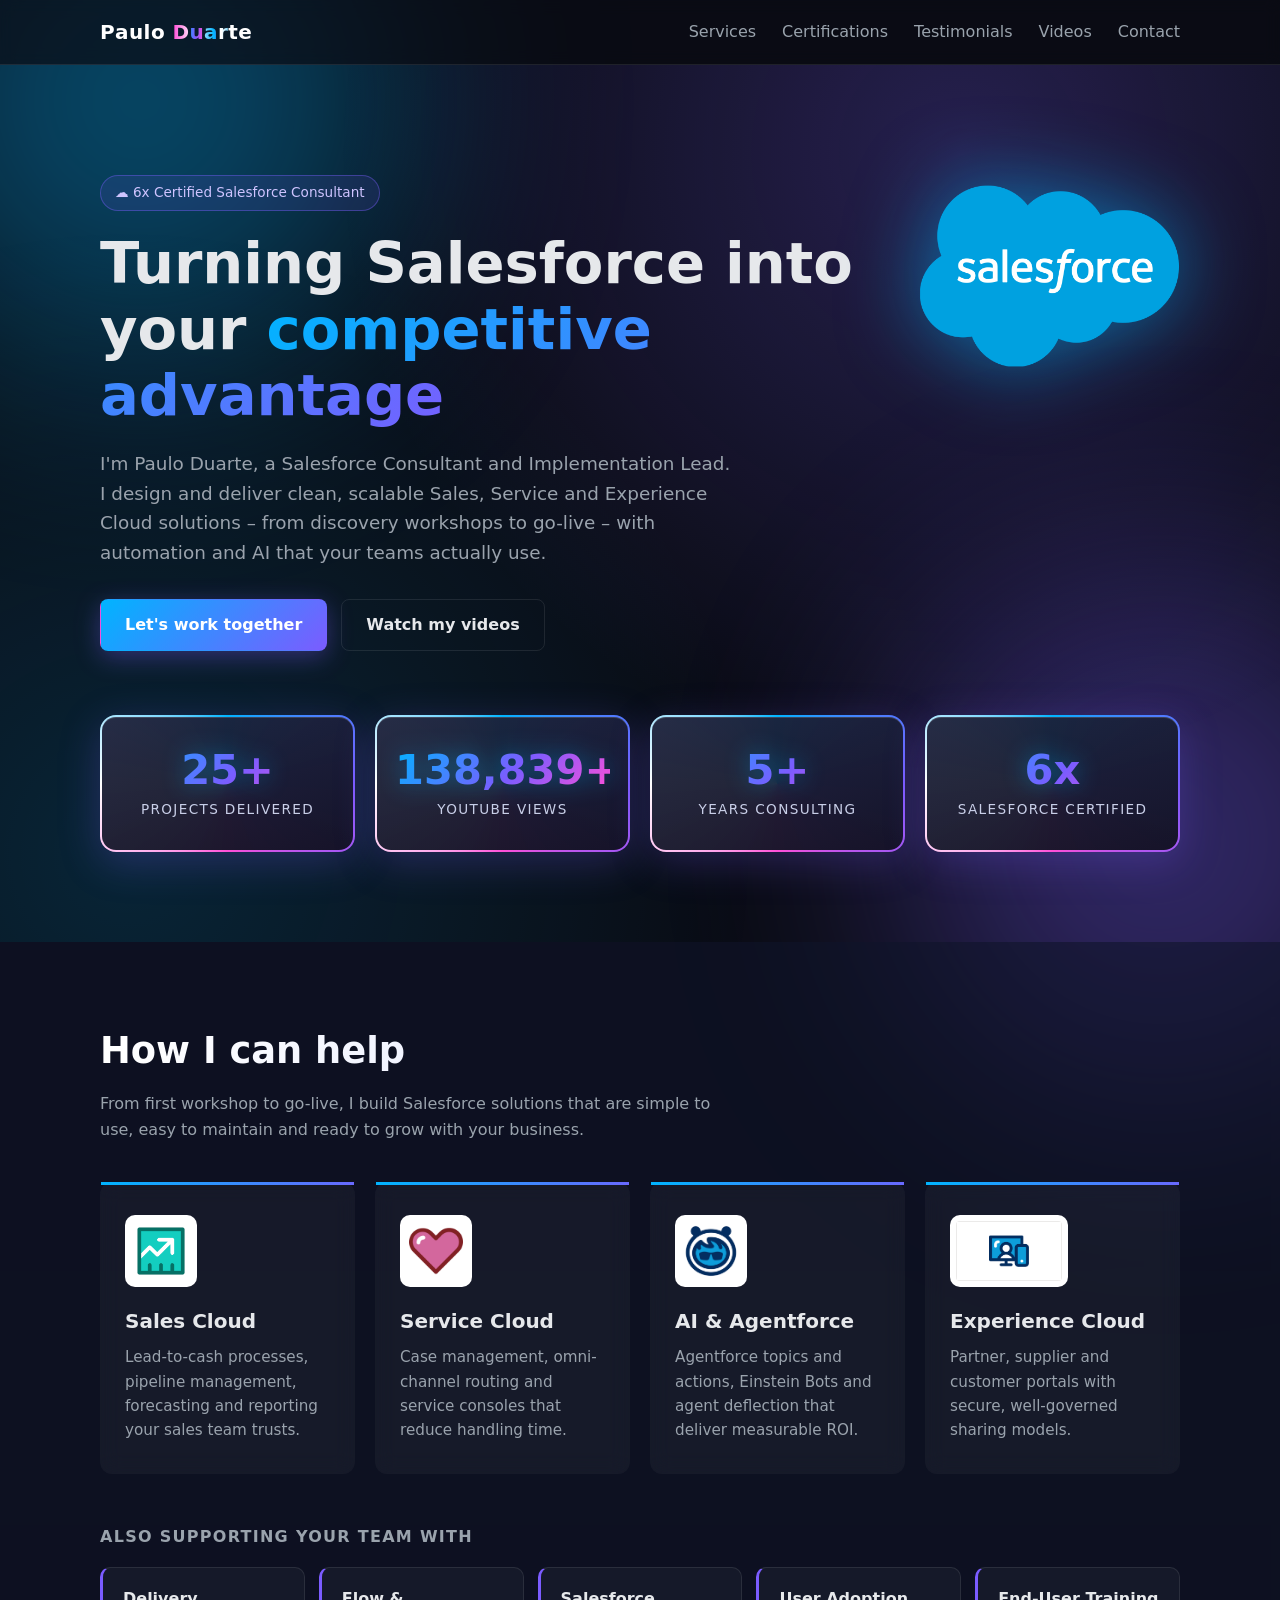
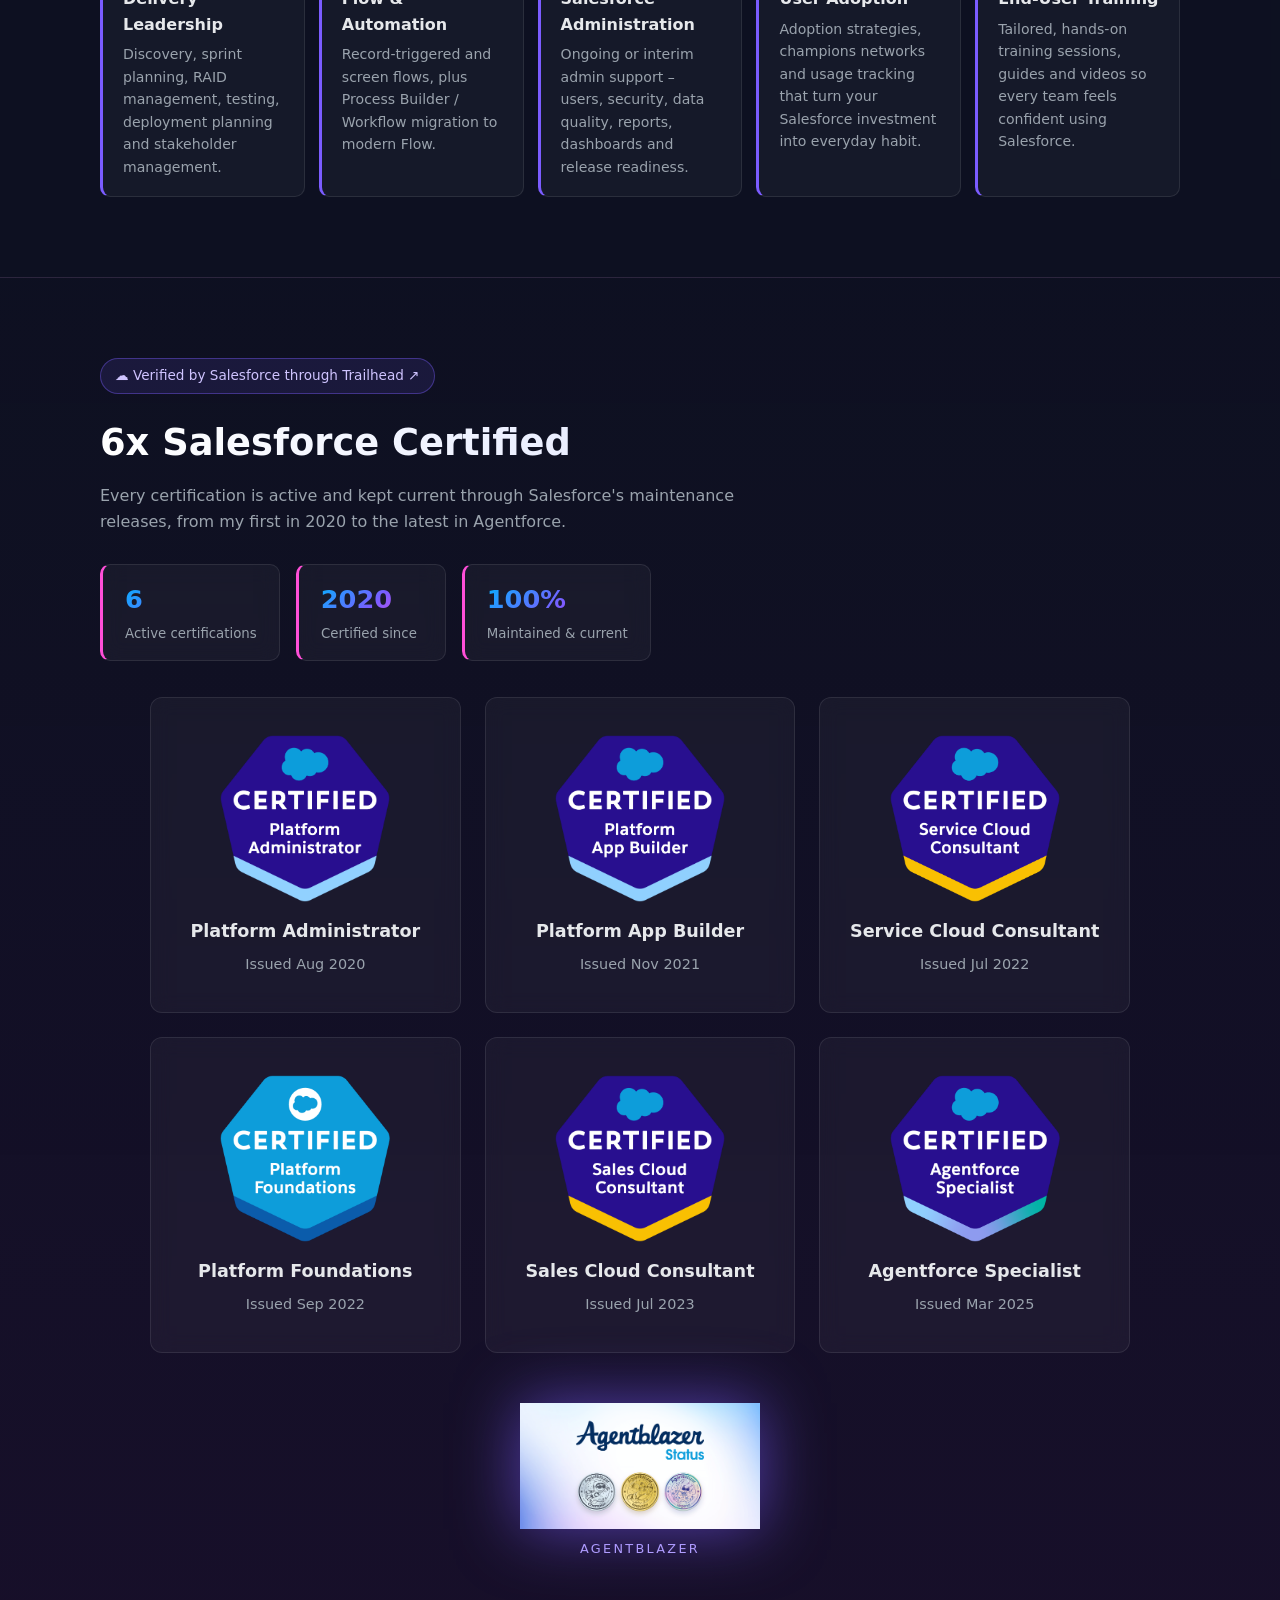
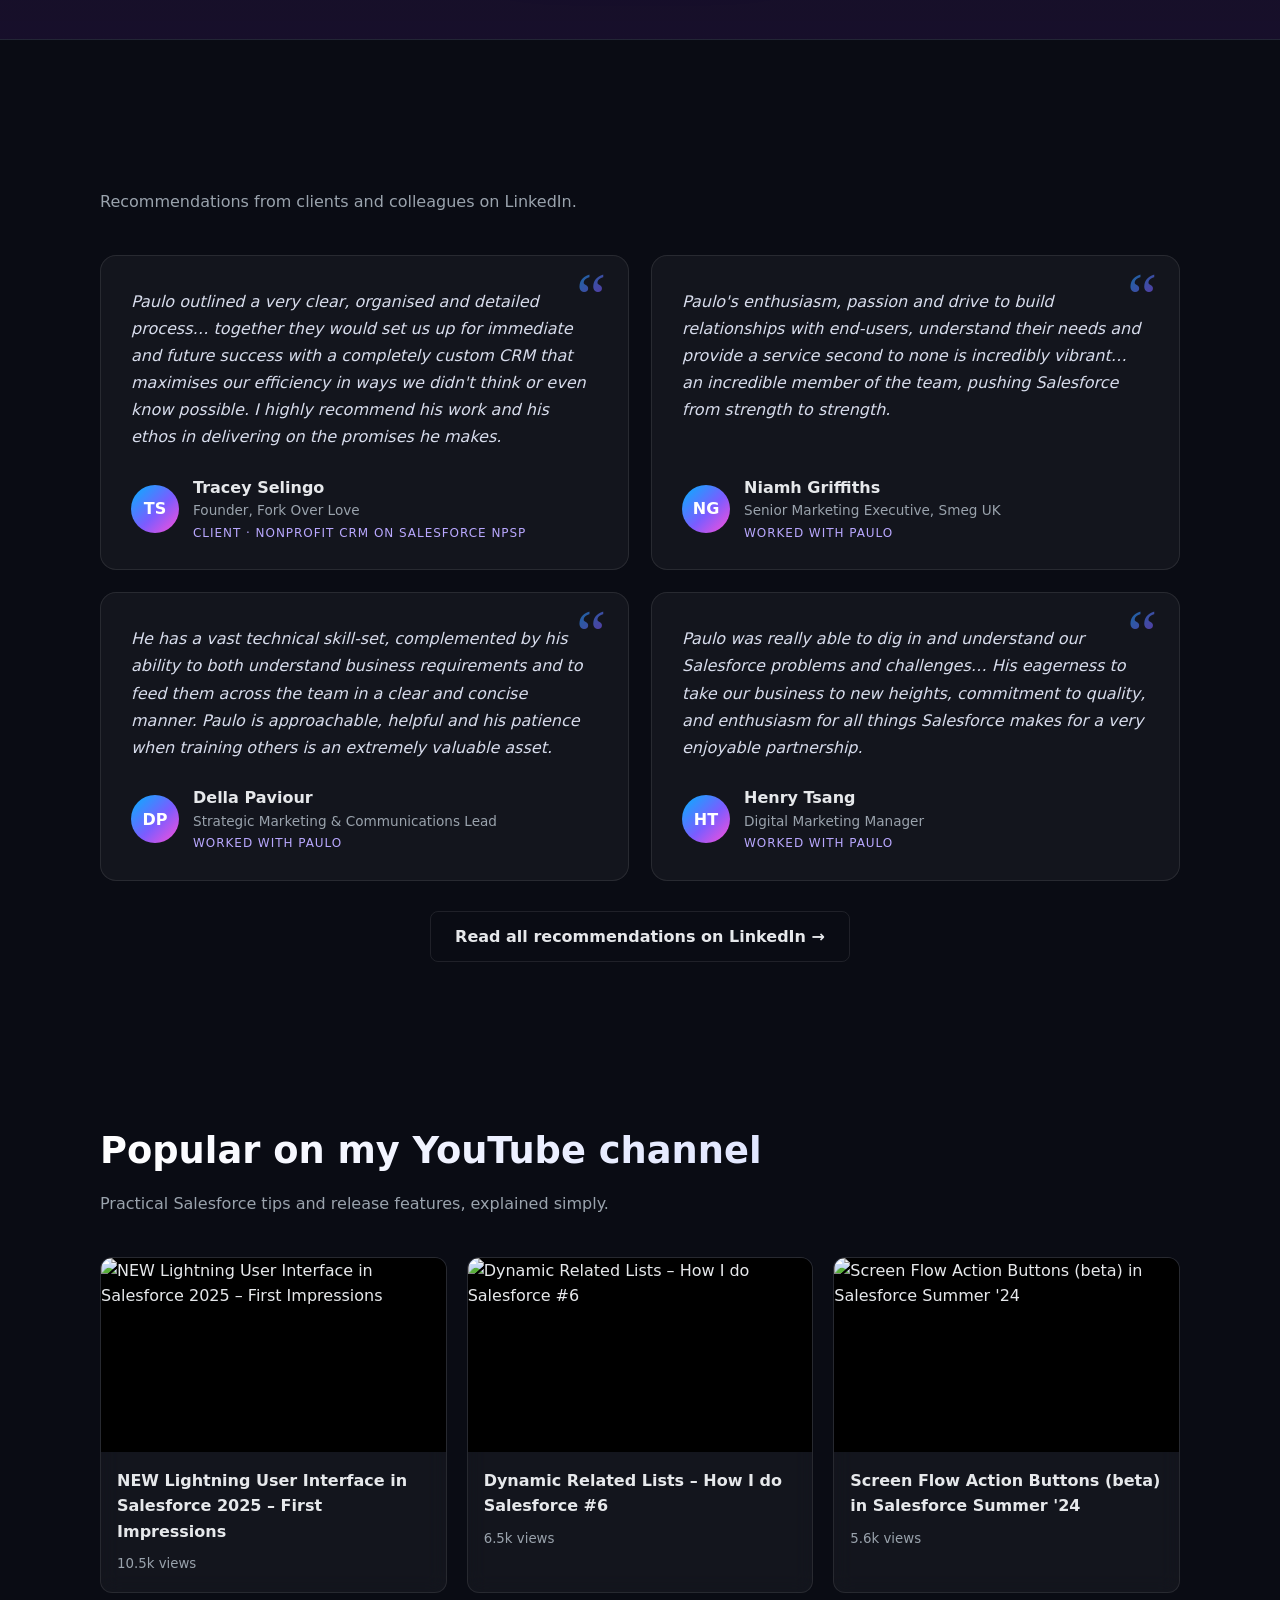
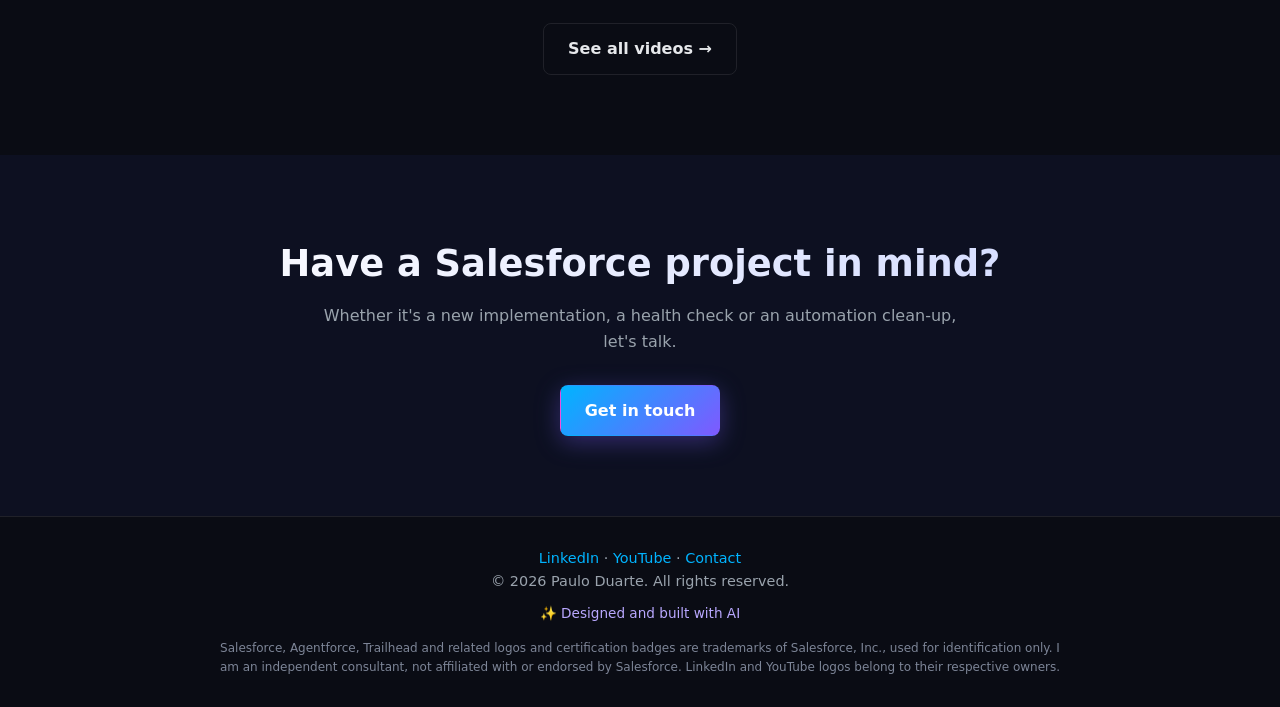
==== commit 6ed4dc03: "Add files via upload" ====
--- a/index.html
+++ b/index.html
@@ -26,7 +26,7 @@
   <button class="menu-btn" onclick="document.querySelector('.links').classList.toggle('open')" aria-label="Menu">☰</button>
   <ul class="links">
     <li><a href="#services">Services</a></li>
-    <li><a href="#certs">Certifications</a></li><li><a href="#videos">Videos</a></li>
+    <li><a href="#certs">Certifications</a></li><li><a href="#testimonials">Testimonials</a></li><li><a href="#videos">Videos</a></li>
     <li><a href="contact.html">Contact</a></li>
   </ul>
 </nav></div></header>
@@ -88,6 +88,34 @@
   <div class="agentblazer-wrap"><img class="agentblazer" src="logos/agentblazer.png" alt="Agentblazer status badge" title="Agentblazer" onerror="this.remove()"><span>Agentblazer</span></div>
 </div></section>
 
+<section id="testimonials"><div class="container">
+  <h2>What clients say</h2>
+  <p class="sub">Recommendations from clients and colleagues on LinkedIn.</p>
+  <div class="quotes">
+    <figure class="quote">
+      <div class="qmark">“</div>
+      <blockquote>Paulo outlined a very clear, organised and detailed process… together they would set us up for immediate and future success with a completely custom CRM that maximises our efficiency in ways we didn't think or even know possible. I highly recommend his work and his ethos in delivering on the promises he makes.</blockquote>
+      <figcaption><span class="avatar">TS</span><span><b>Tracey Selingo</b><small>Founder, Fork Over Love</small><em>Client · Nonprofit CRM on Salesforce NPSP</em></span></figcaption>
+    </figure>
+    <figure class="quote">
+      <div class="qmark">“</div>
+      <blockquote>Paulo's enthusiasm, passion and drive to build relationships with end-users, understand their needs and provide a service second to none is incredibly vibrant… an incredible member of the team, pushing Salesforce from strength to strength.</blockquote>
+      <figcaption><span class="avatar">NG</span><span><b>Niamh Griffiths</b><small>Senior Marketing Executive, Smeg UK</small><em>Worked with Paulo</em></span></figcaption>
+    </figure>
+    <figure class="quote">
+      <div class="qmark">“</div>
+      <blockquote>He has a vast technical skill-set, complemented by his ability to both understand business requirements and to feed them across the team in a clear and concise manner. Paulo is approachable, helpful and his patience when training others is an extremely valuable asset.</blockquote>
+      <figcaption><span class="avatar">DP</span><span><b>Della Paviour</b><small>Strategic Marketing & Communications Lead</small><em>Worked with Paulo</em></span></figcaption>
+    </figure>
+    <figure class="quote">
+      <div class="qmark">“</div>
+      <blockquote>Paulo was really able to dig in and understand our Salesforce problems and challenges… His eagerness to take our business to new heights, commitment to quality, and enthusiasm for all things Salesforce makes for a very enjoyable partnership.</blockquote>
+      <figcaption><span class="avatar">HT</span><span><b>Henry Tsang</b><small>Digital Marketing Manager</small><em>Worked with Paulo</em></span></figcaption>
+    </figure>
+  </div>
+  <p style="margin-top:30px;text-align:center"><a href="https://www.linkedin.com/in/pbduarte/details/recommendations/" target="_blank" rel="noopener" class="btn btn-ghost">Read all recommendations on LinkedIn →</a></p>
+</div></section>
+
 <section id="videos"><div class="container">
   <h2>Popular on my YouTube channel</h2><p class="sub">Practical Salesforce tips and release features, explained simply.</p>
   <div class="grid" id="video-grid"></div>
--- a/styles.css
+++ b/styles.css
@@ -204,3 +204,15 @@
 @media(prefers-reduced-motion:reduce){.tick circle,.tick path{stroke-dashoffset:0}}
 .thanks h1{white-space:nowrap;font-size:clamp(2.2rem,8vw,3.6rem);max-width:none!important}
 .form-error{color:#ff7a90;font-size:.9rem}#send-btn:disabled{opacity:.7;cursor:wait}
+/* Testimonials */
+.quotes{display:grid;grid-template-columns:repeat(2,1fr);gap:22px}
+.quote{position:relative;margin:0;padding:32px 30px 26px;border-radius:16px;background:var(--card);border:1px solid var(--line);display:flex;flex-direction:column;justify-content:space-between;gap:24px;transition:transform .25s,box-shadow .25s,border-color .25s}
+.quote:hover{transform:translateY(-5px);border-color:transparent;box-shadow:0 0 0 1px var(--accent2),0 12px 36px rgba(123,92,255,.3)}
+.qmark{position:absolute;top:6px;right:22px;font-size:5.5rem;line-height:1;font-family:Georgia,serif;background:var(--grad);-webkit-background-clip:text;background-clip:text;color:transparent;opacity:.6}
+.quote blockquote{color:#d7dcec;font-size:1rem;line-height:1.7;font-style:italic;position:relative}
+.quote figcaption{display:flex;align-items:center;gap:14px}
+.avatar{flex:none;width:48px;height:48px;border-radius:50%;display:grid;place-items:center;font-weight:700;color:#fff;background:var(--grad)}
+.quote figcaption b{display:block}.quote figcaption small{display:block;color:var(--muted);font-size:.85rem}
+.quote figcaption em{display:block;font-style:normal;font-size:.75rem;letter-spacing:.08em;text-transform:uppercase;color:#b9a8ff;margin-top:2px}
+@media(max-width:800px){.quotes{grid-template-columns:1fr}}
+.qmark{font-size:4.2rem;top:8px;right:22px}
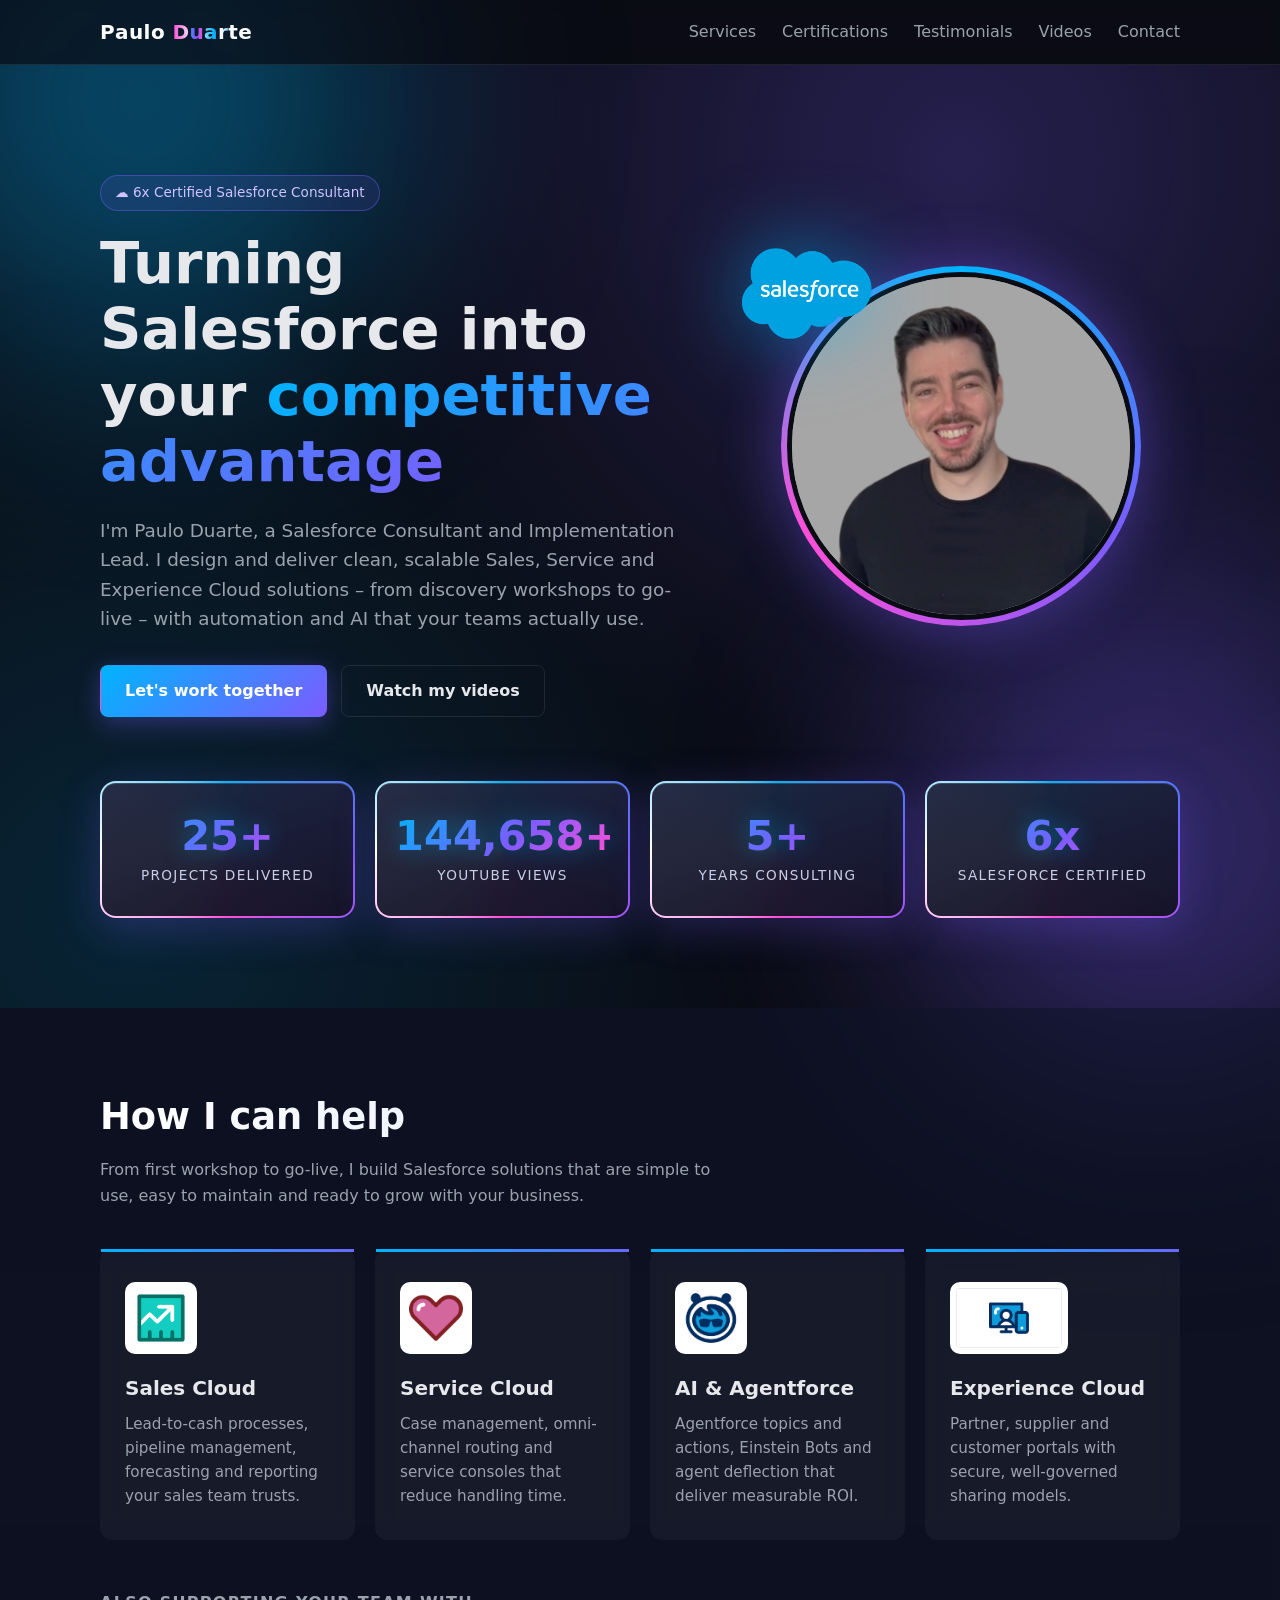
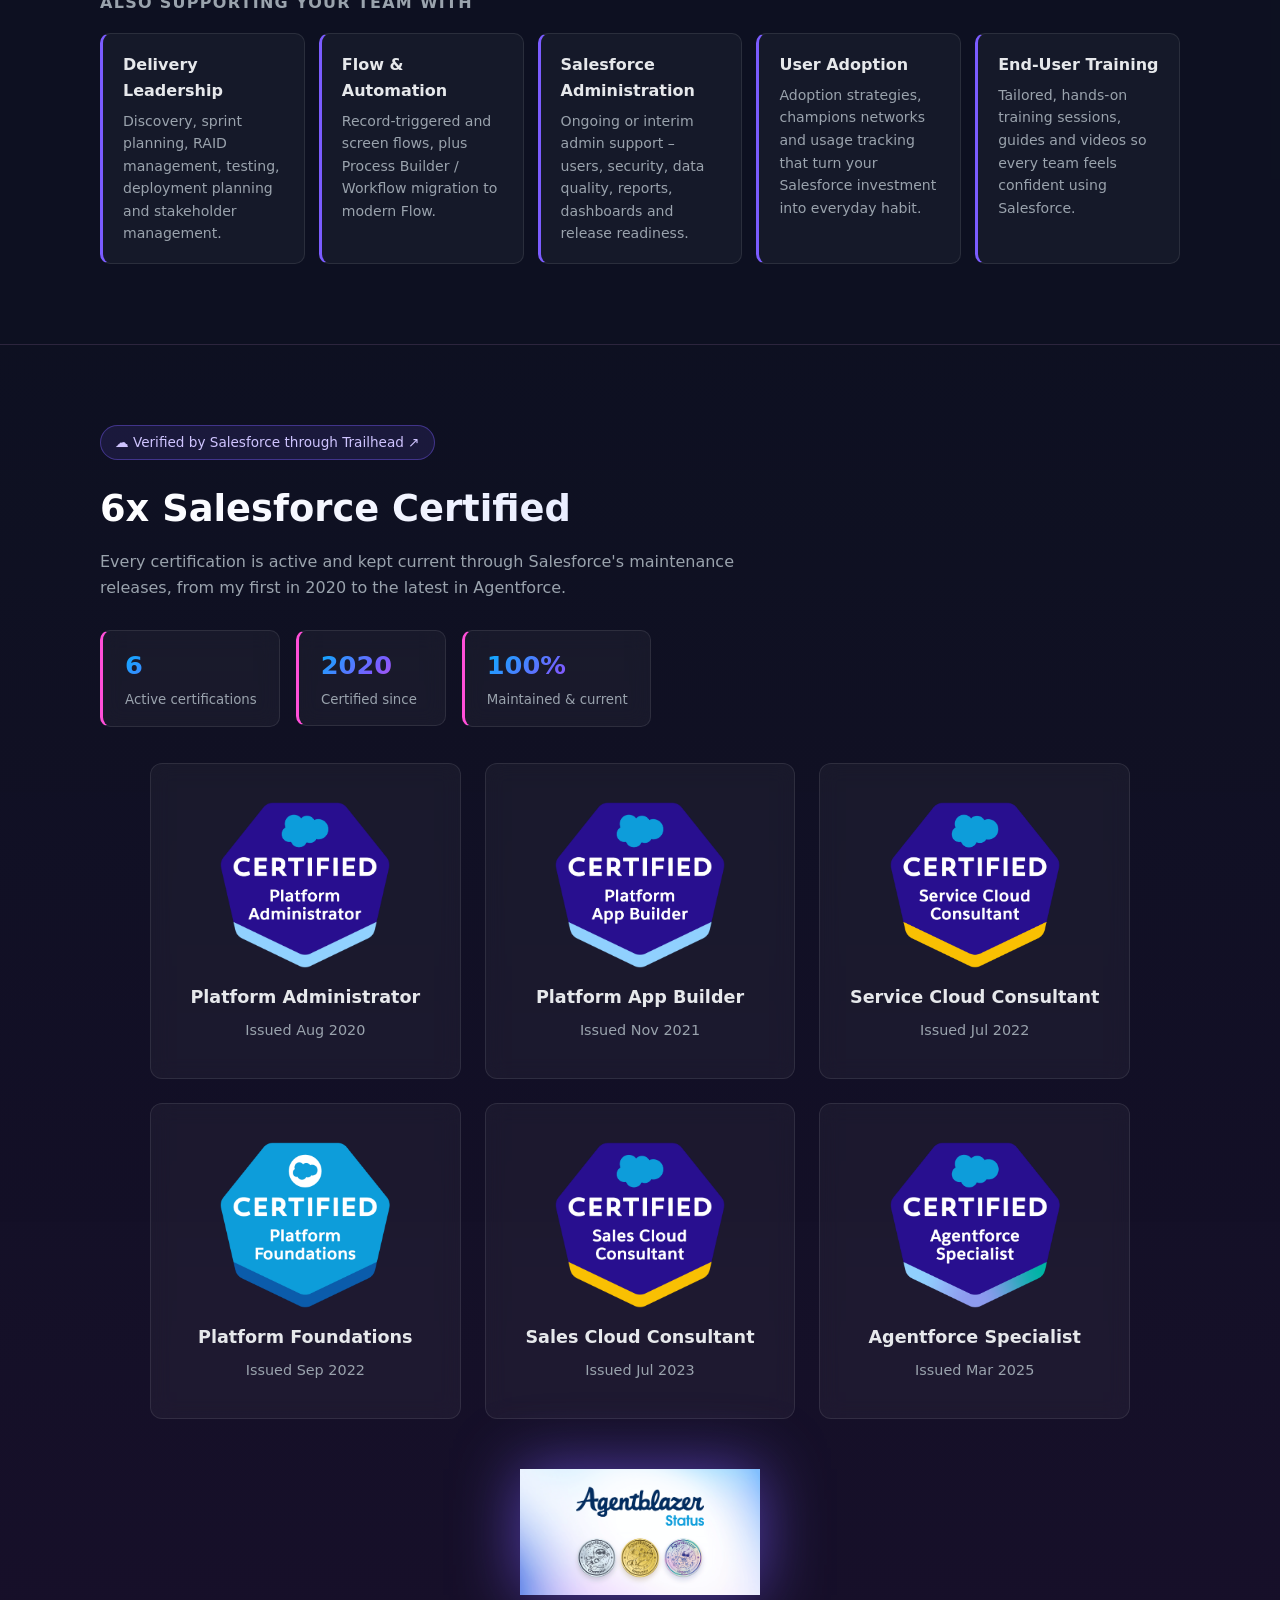
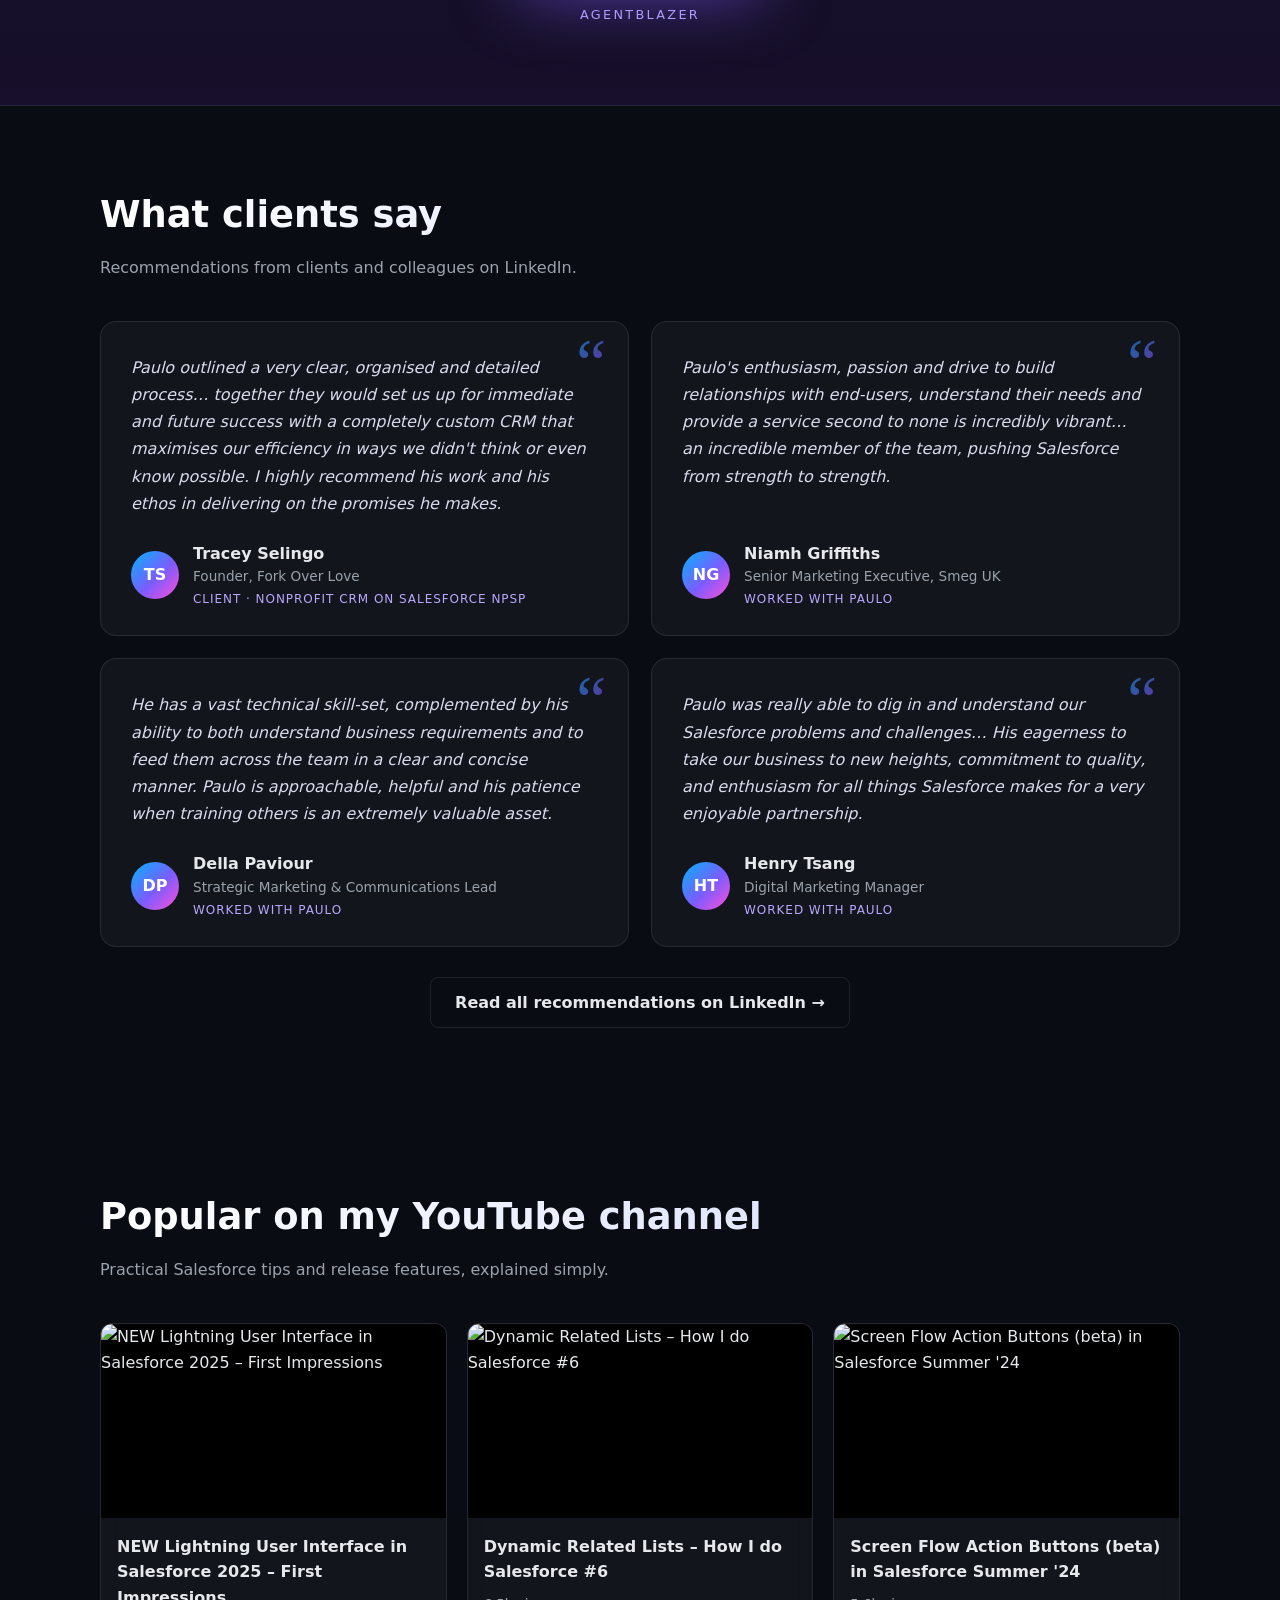
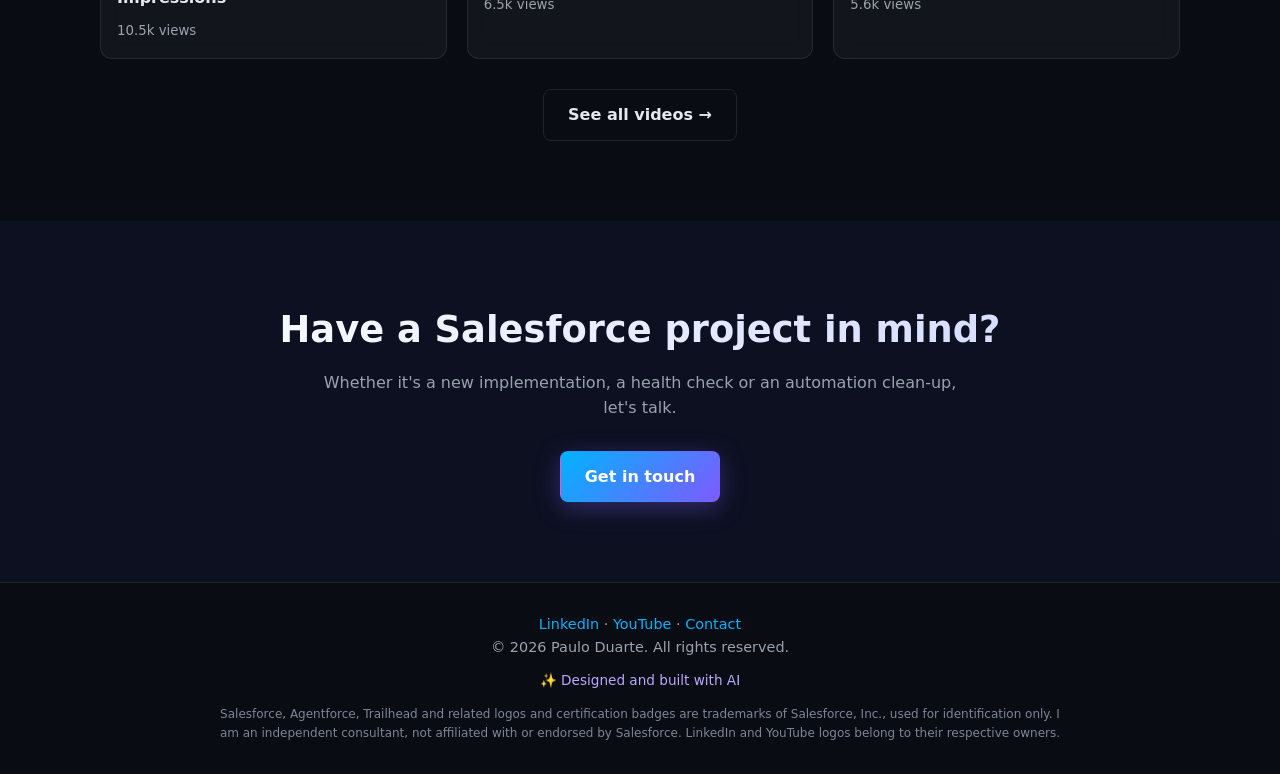
==== commit 2b68f92f: "Add files via upload" ====
--- a/index.html
+++ b/index.html
@@ -32,11 +32,18 @@
 </nav></div></header>
 
 <section class="hero"><div class="container">
+  <div class="hero-grid">
+  <div class="hero-text">
   <span class="tag">☁ 6x Certified Salesforce Consultant</span>
   <h1>Turning Salesforce into your <span>competitive advantage</span></h1>
   <p>I'm Paulo Duarte, a Salesforce Consultant and Implementation Lead. I design and deliver clean, scalable Sales, Service and Experience Cloud solutions – from discovery workshops to go-live – with automation and AI that your teams actually use.</p>
-  <img class="hero-logo" src="logos/salesforce.png" alt="Salesforce logo" onerror="this.remove()">
-  <div class="cta"><a href="contact.html" class="btn btn-primary">Let's work together</a><a href="#videos" class="btn btn-ghost">Watch my videos</a></div>
+    <div class="cta"><a href="contact.html" class="btn btn-primary">Let's work together</a><a href="#videos" class="btn btn-ghost">Watch my videos</a></div>
+  </div>
+  <div class="hero-visual">
+    <img class="hero-logo" src="logos/salesforce.png" alt="Salesforce logo" onerror="this.remove()">
+    <div class="photo-ring"><span class="photo-clip"><img class="hero-photo" src="paulo.png" alt="Paulo Duarte, Salesforce Consultant" width="800" height="800"></span></div>
+  </div>
+  </div>
   <div class="stats">
     <div class="stat"><b><span class="count" data-to="25" data-dur="3500">0</span>+</b><small>Projects delivered</small></div>
     <div class="stat"><b><span class="count" data-to="149396" data-dur="4500" data-final="149k">0</span>+</b><small>YouTube views</small></div>
--- a/styles.css
+++ b/styles.css
@@ -216,3 +216,27 @@
 .quote figcaption em{display:block;font-style:normal;font-size:.75rem;letter-spacing:.08em;text-transform:uppercase;color:#b9a8ff;margin-top:2px}
 @media(max-width:800px){.quotes{grid-template-columns:1fr}}
 .qmark{font-size:4.2rem;top:8px;right:22px}
+/* Hero with photo */
+.hero-grid{display:grid;grid-template-columns:1.35fr 1fr;gap:50px;align-items:center}
+@media(min-width:901px){.hero h1{max-width:none}}
+.hero-visual{position:relative;display:flex;justify-content:center}
+.photo-ring{position:relative;width:min(360px,100%);aspect-ratio:1;border-radius:50%;padding:6px;
+ background:conic-gradient(from var(--ang),#00b4ff,#7b5cff,#ff4fd8,#00b4ff);animation:spin 8s linear infinite;
+ box-shadow:0 0 60px rgba(123,92,255,.45)}
+.hero-photo{width:100%;height:100%;border-radius:50%;object-fit:cover;object-position:50% 18%;display:block;border:5px solid var(--bg);background:#2a2d36}
+.hero-visual .hero-logo{position:absolute;top:-18px;left:0;right:auto;width:130px;z-index:2;margin:0}
+@media(max-width:900px){
+ .hero-grid{grid-template-columns:1fr;gap:36px}
+ .hero-visual{order:-1}
+ .photo-ring{width:220px}
+ .hero-visual .hero-logo{position:absolute;width:90px;top:-10px;left:calc(50% - 160px)}
+}
+@media(max-width:640px){.photo-ring{width:180px}.hero-visual .hero-logo{width:72px;left:calc(50% - 130px)}}
+/* Zoom photo */
+.photo-clip{display:block;width:100%;height:100%;border-radius:50%;overflow:hidden;border:5px solid var(--bg);background:#2a2d36}
+.photo-clip .hero-photo{border:0;border-radius:0;transform:scale(1.25);transform-origin:50% 30%}
+/* Photo: gentler zoom, face centred */
+.photo-clip{background:#a9a9a9}
+.photo-clip .hero-photo{transform:translate(7%,15%) scale(1.1);transform-origin:50% 50%;object-position:50% 50%}
+.photo-clip .hero-photo{transform:translate(7%,7%) scale(1.1)}
+.photo-clip .hero-photo{transform:translate(6.5%,6.5%) scale(1.15)}
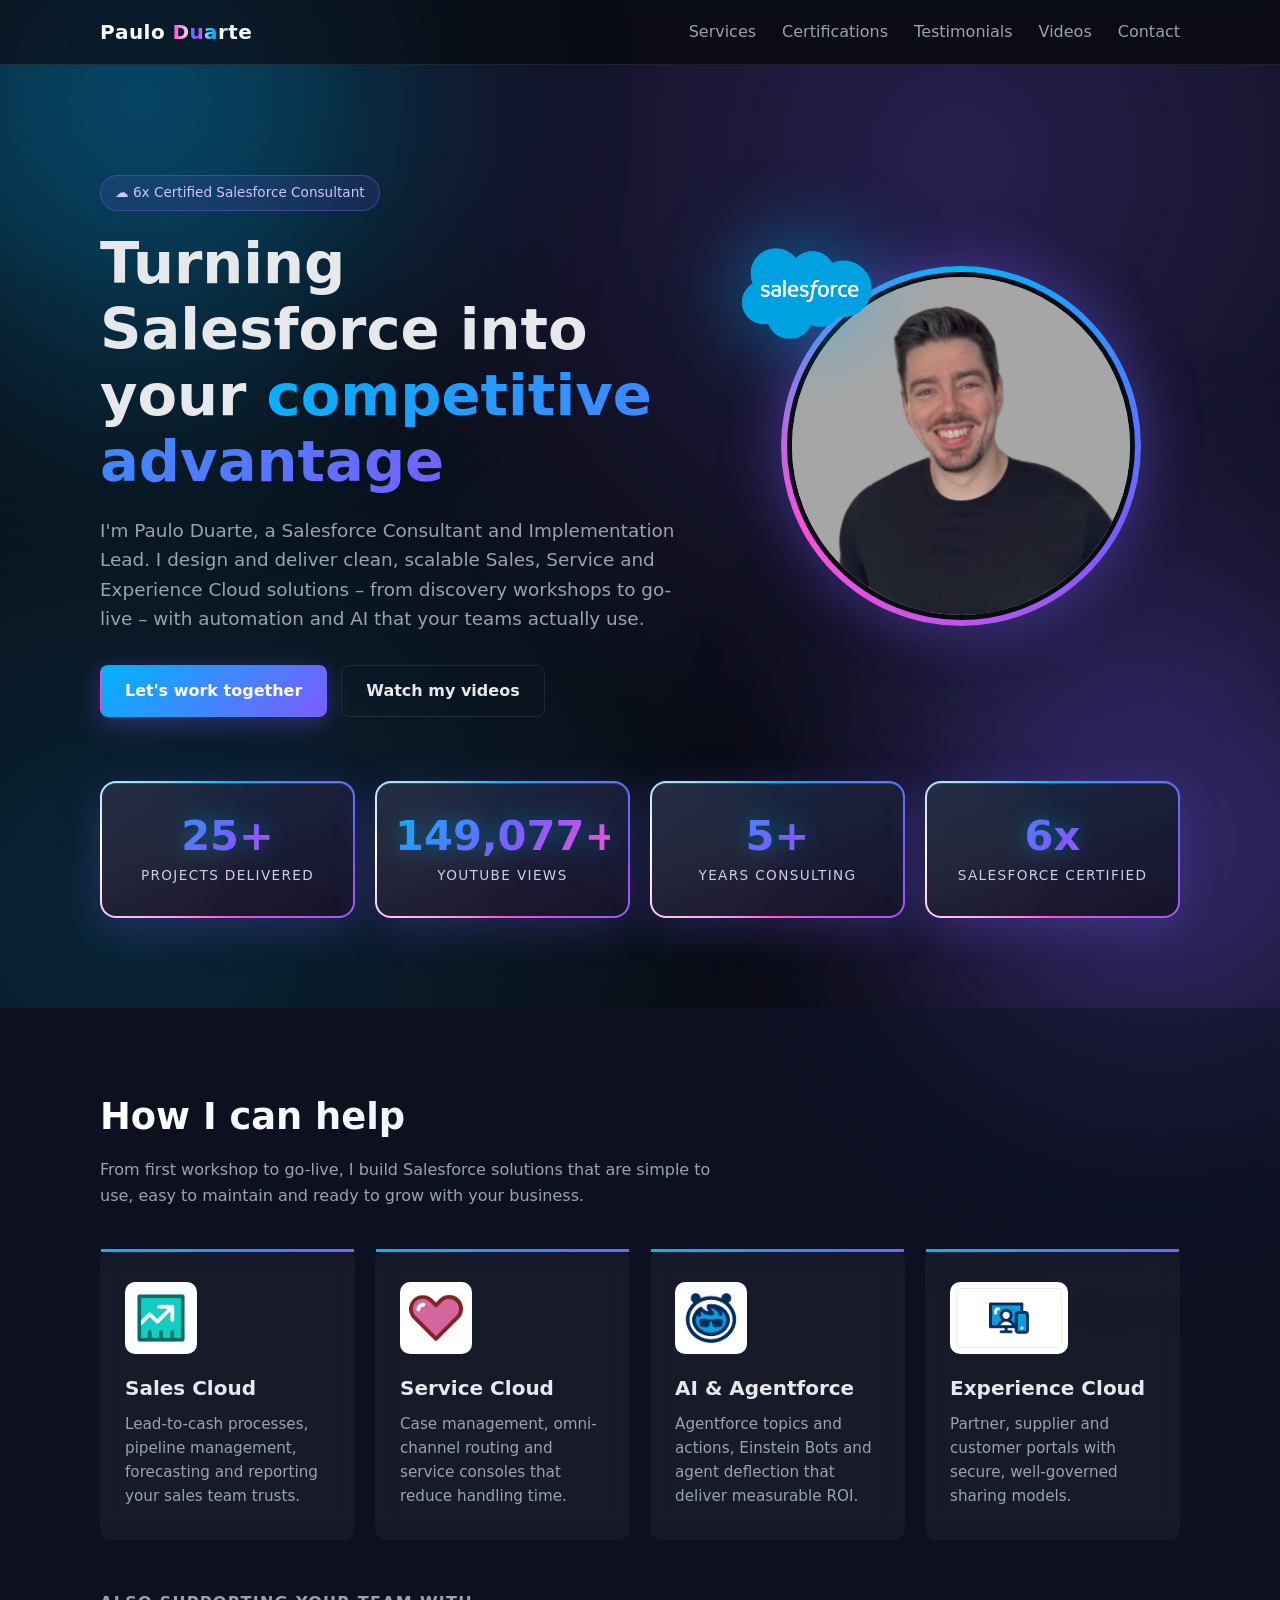
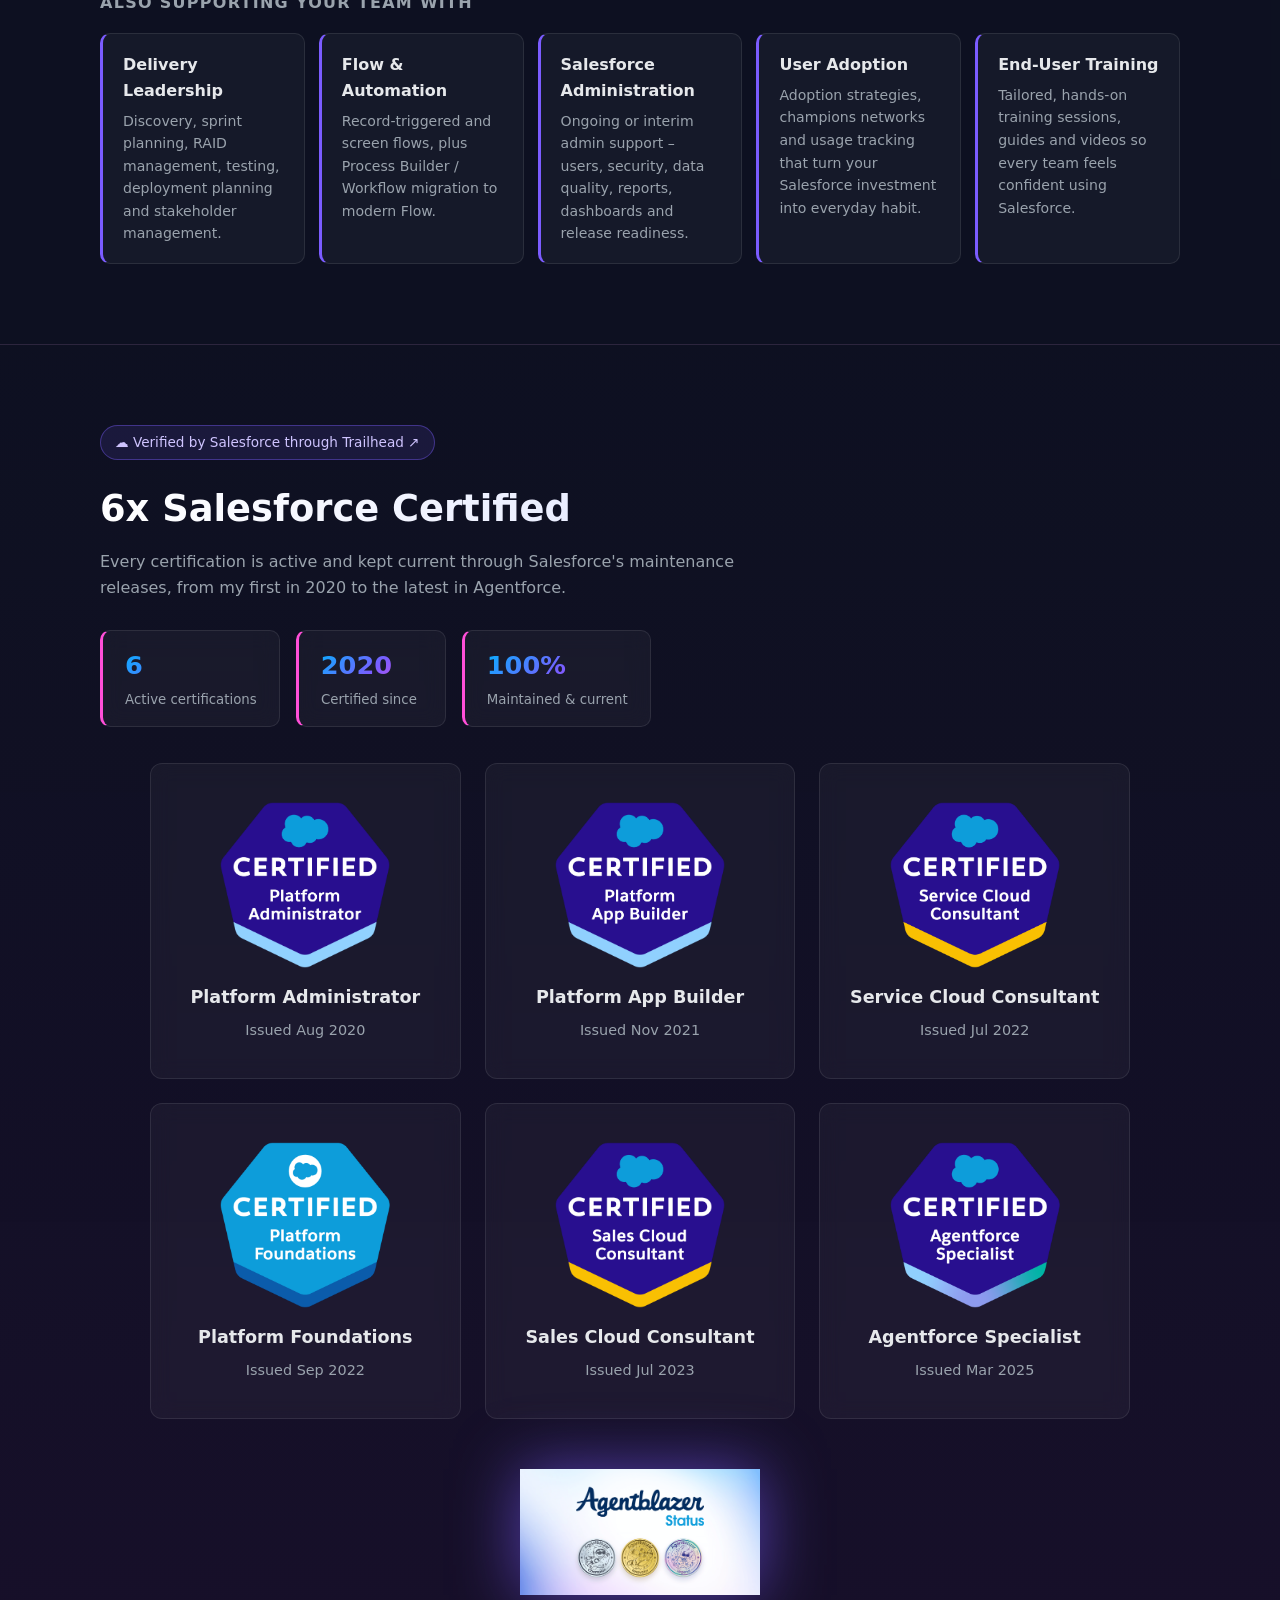
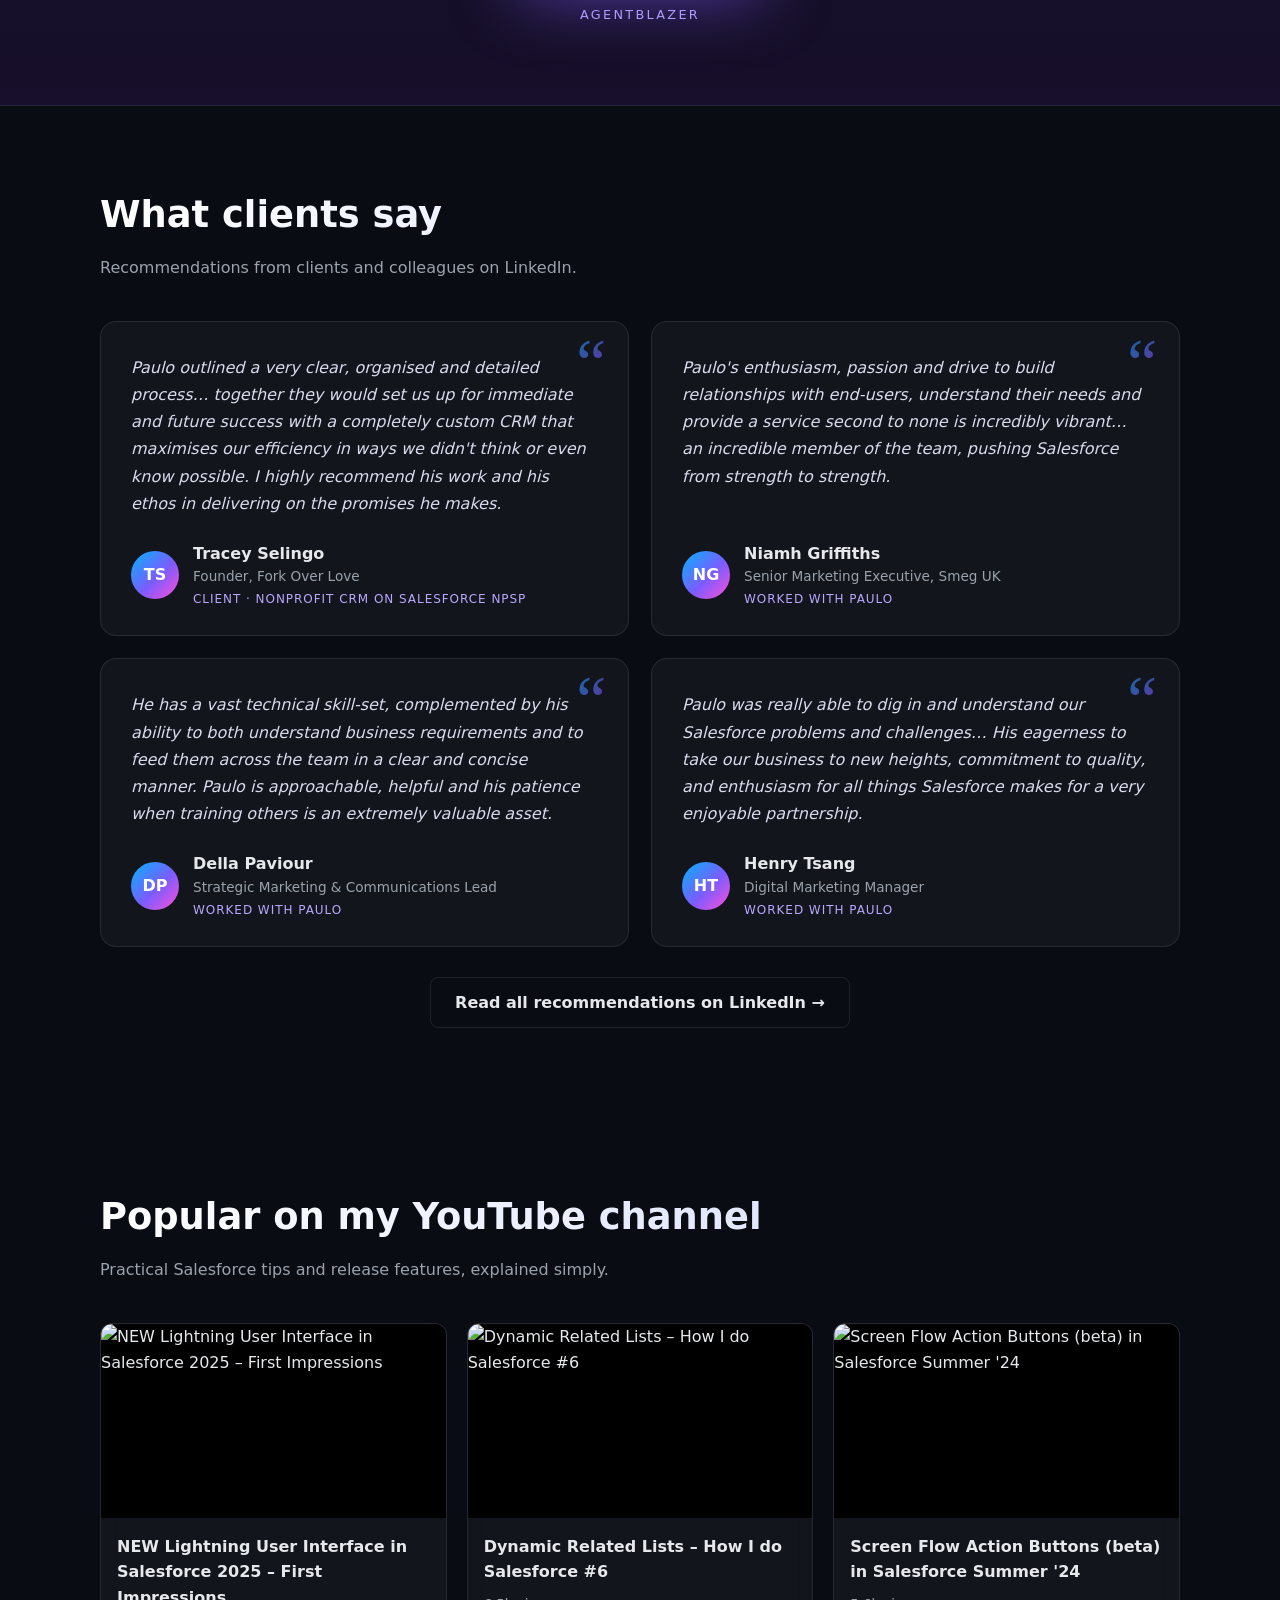
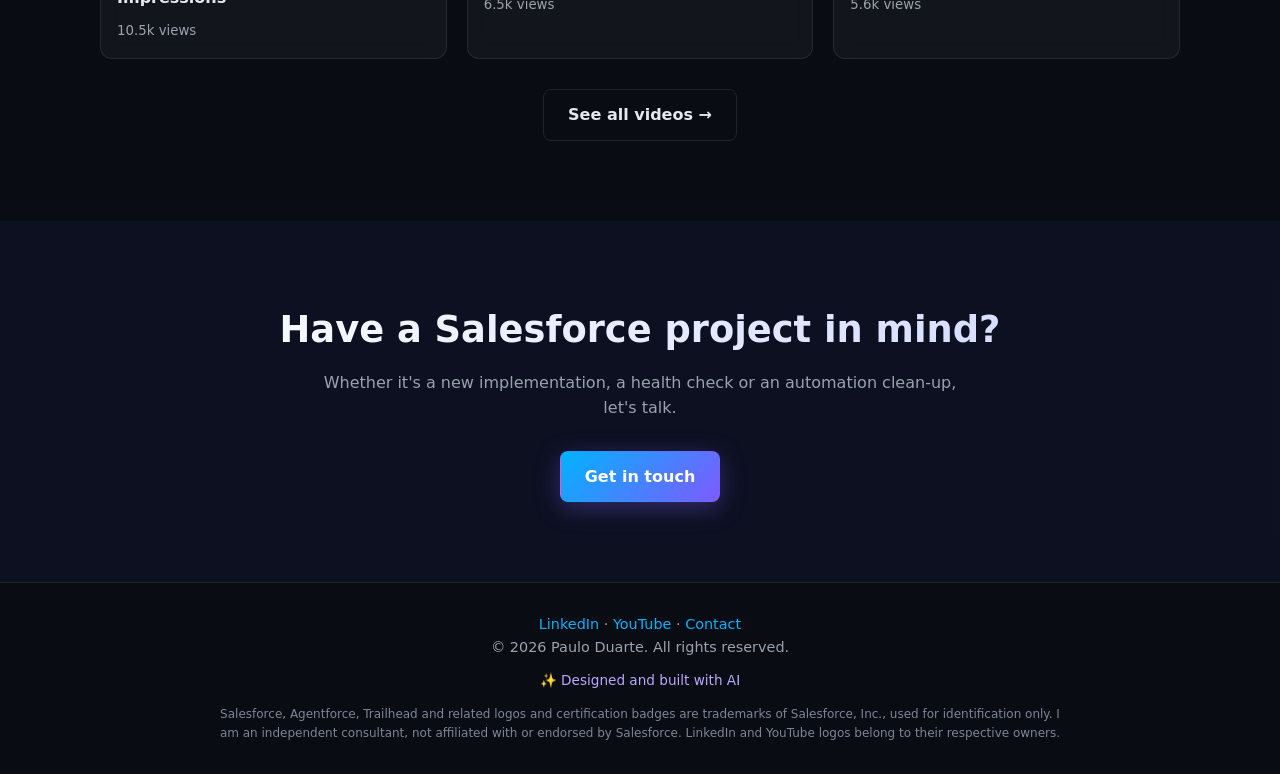
==== commit de784f24: "Add files via upload" ====
--- a/index.html
+++ b/index.html
@@ -16,7 +16,7 @@
 <meta name="twitter:image" content="https://www.paduarte.com/og-image.png">
 <meta property="og:type" content="website">
 <meta name="theme-color" content="#0a0c14">
-<link rel="stylesheet" href="styles.css">
+<link rel="stylesheet" href="styles.css?v=5">
 <script>window.va=window.va||function(){(window.vaq=window.vaq||[]).push(arguments)};</script>
 <script defer src="/_vercel/insights/script.js"></script>
 </head>
--- a/styles.css
+++ b/styles.css
@@ -240,3 +240,12 @@
 .photo-clip .hero-photo{transform:translate(7%,15%) scale(1.1);transform-origin:50% 50%;object-position:50% 50%}
 .photo-clip .hero-photo{transform:translate(7%,7%) scale(1.1)}
 .photo-clip .hero-photo{transform:translate(6.5%,6.5%) scale(1.15)}
+@media(max-width:900px){
+ .hero-grid{position:relative}
+ .hero-visual{display:block;position:absolute;top:0;right:0;order:0;width:auto;z-index:2}
+ .hero-visual .hero-logo{display:block;position:absolute;width:30px;top:-8px;bottom:auto;left:-14px;right:auto;margin:0;z-index:3;filter:drop-shadow(0 2px 4px rgba(0,0,0,.6))}
+ .photo-ring{width:56px!important;height:56px!important;padding:2px;aspect-ratio:1/1;flex:none}
+ .photo-clip{border-width:2px}
+ .hero-photo{width:100%;height:100%;aspect-ratio:1/1}
+ .hero .tag{max-width:calc(100% - 80px)}
+}
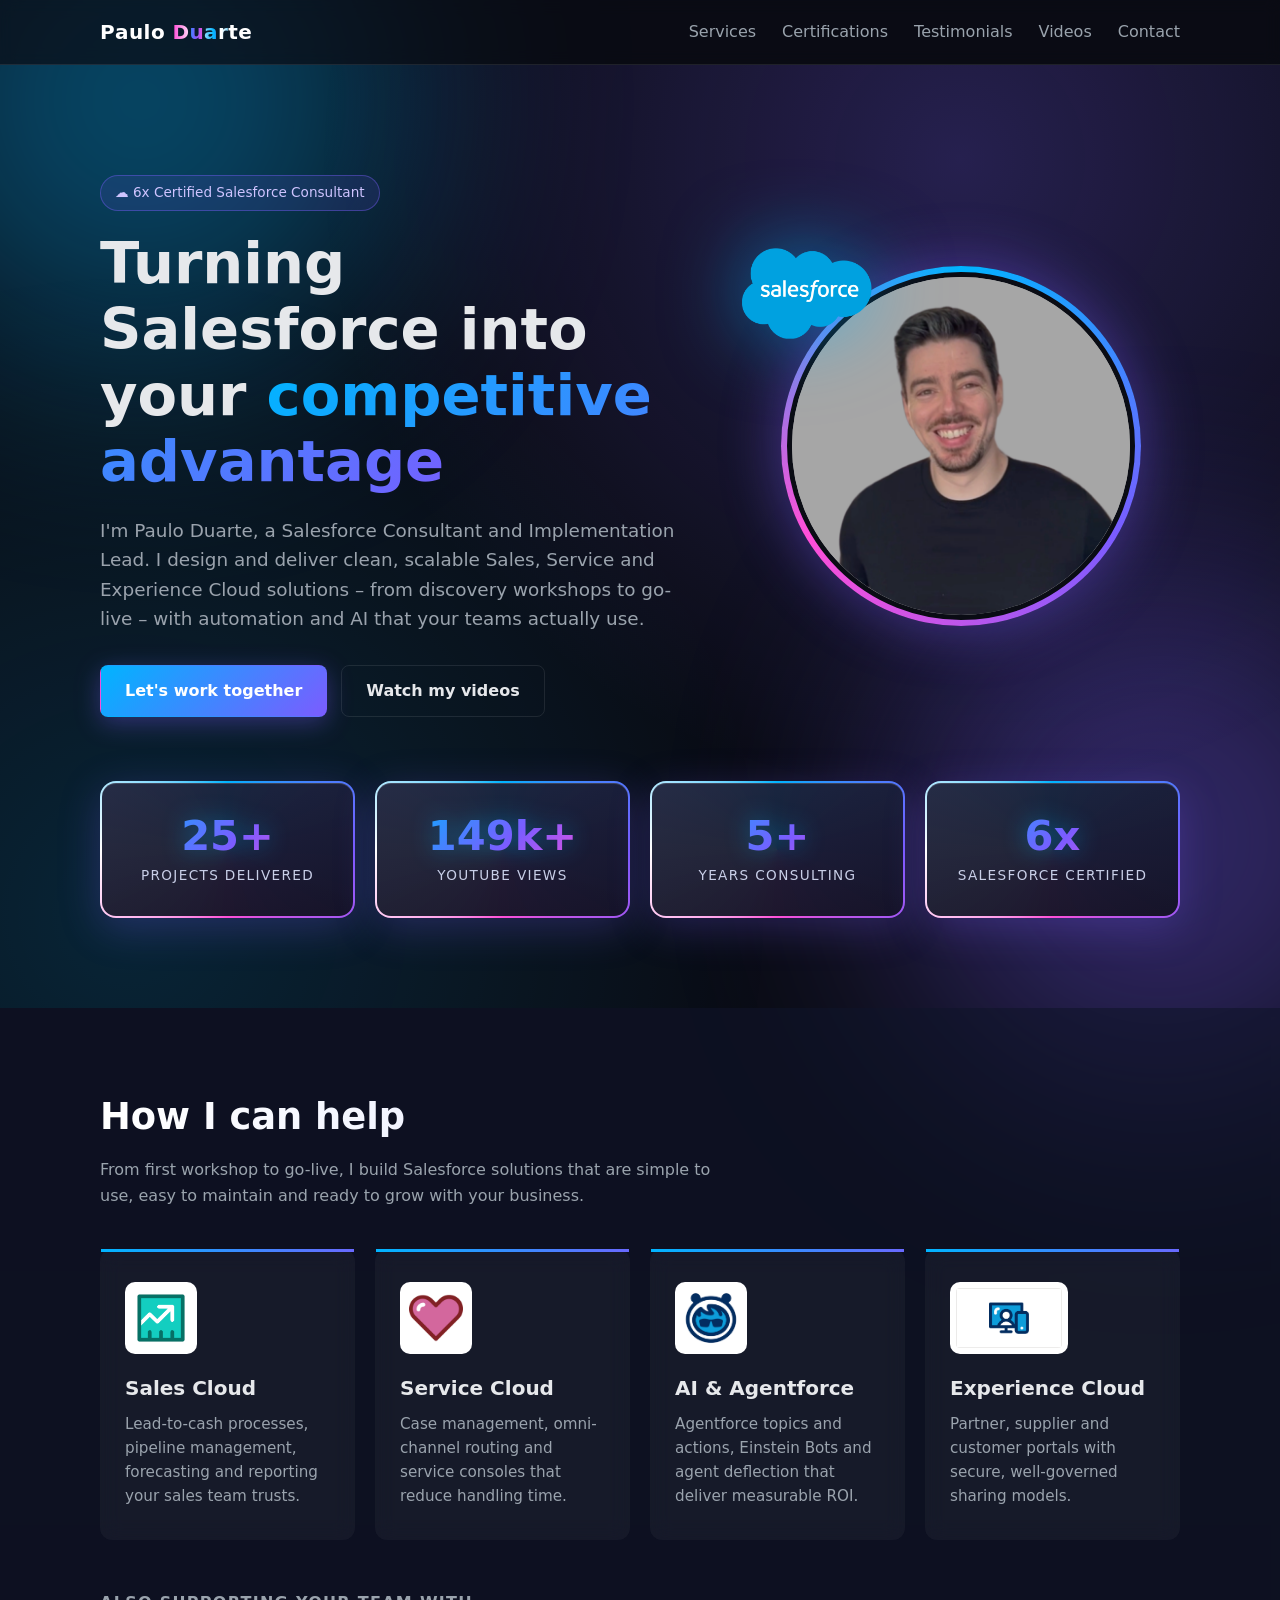
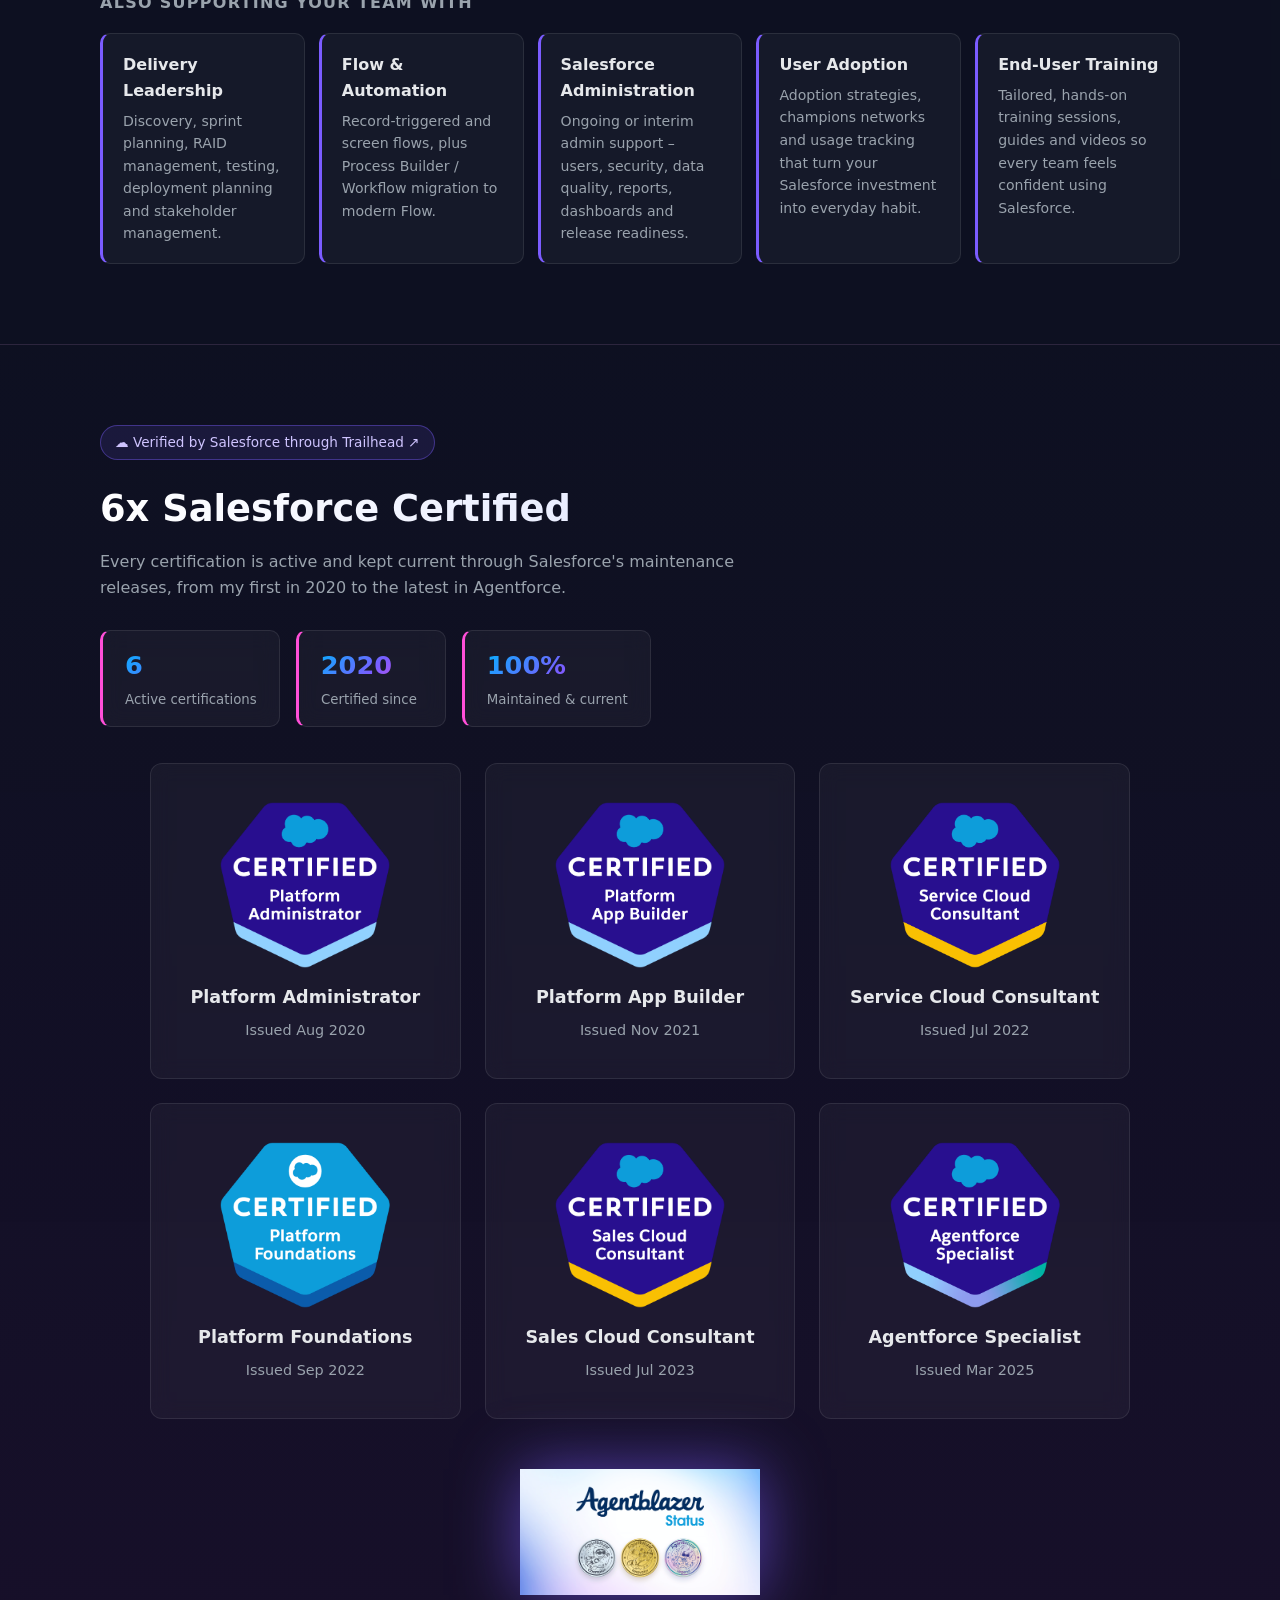
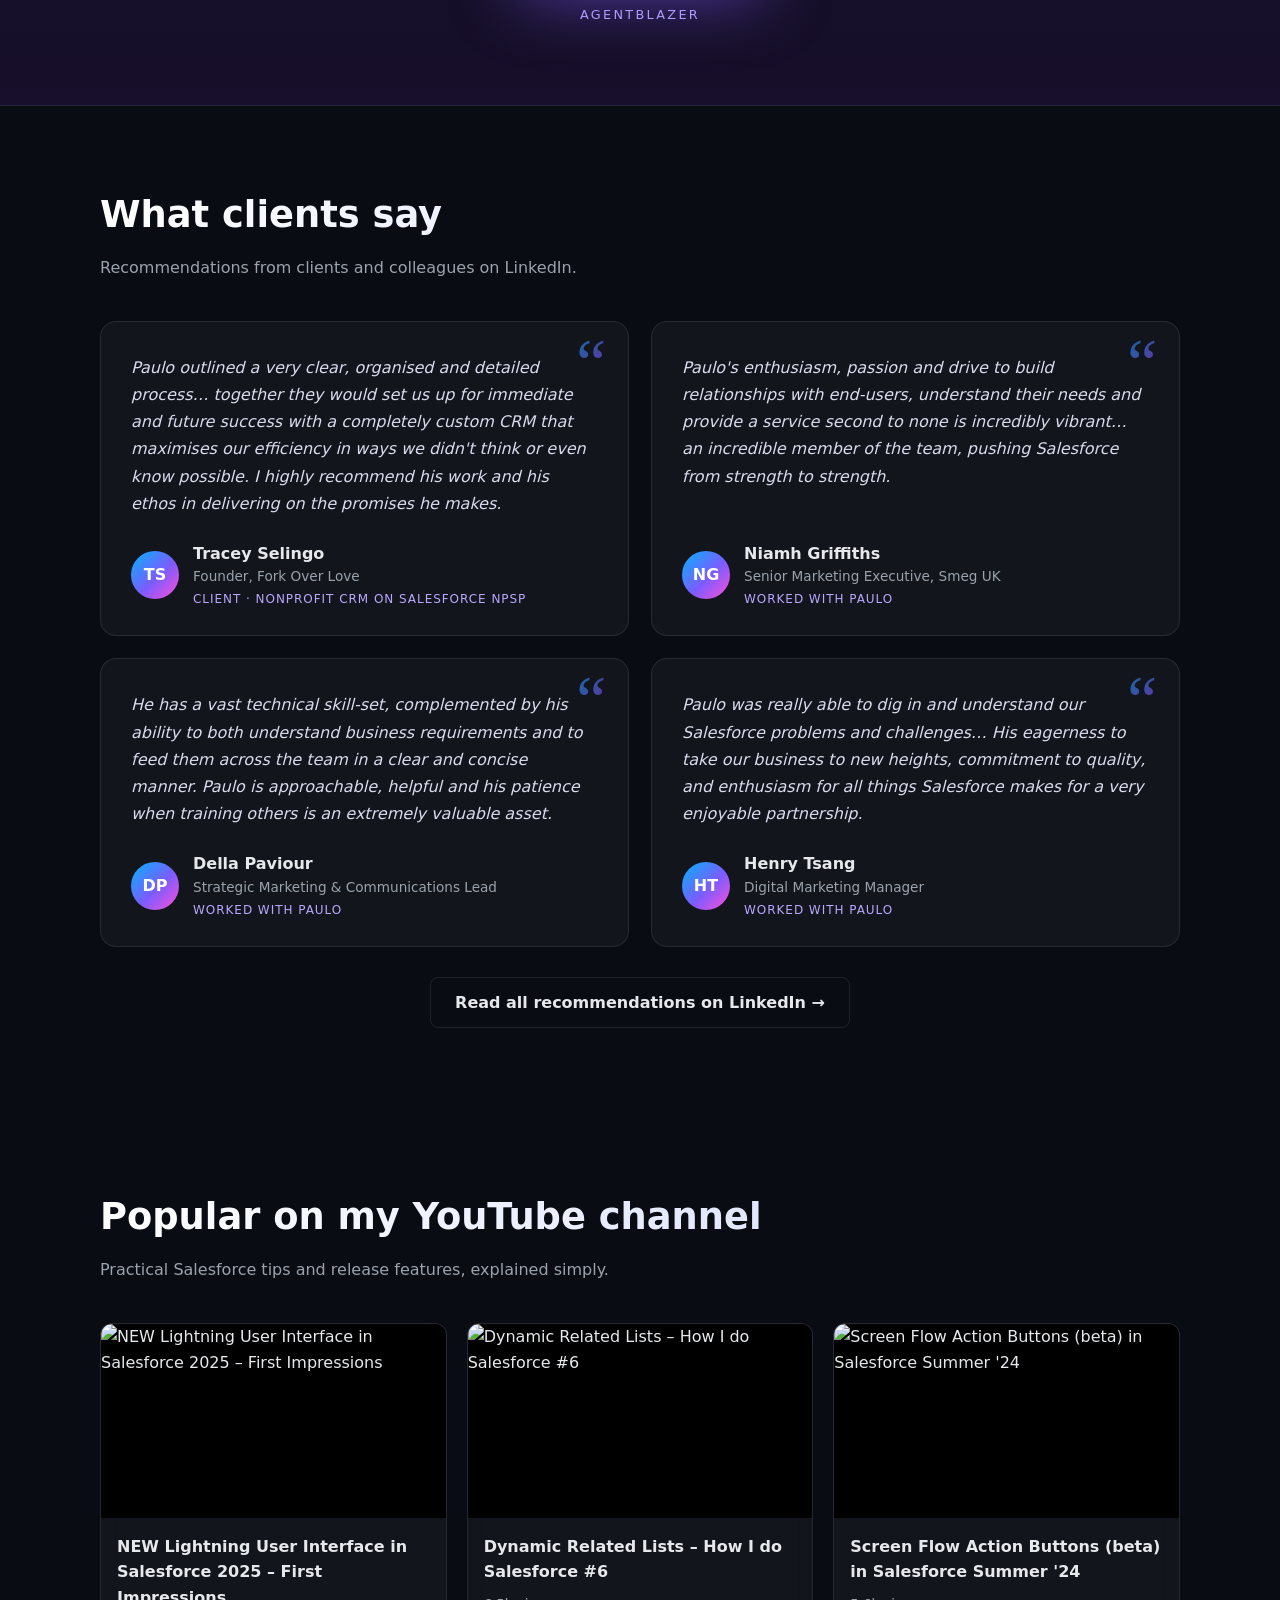
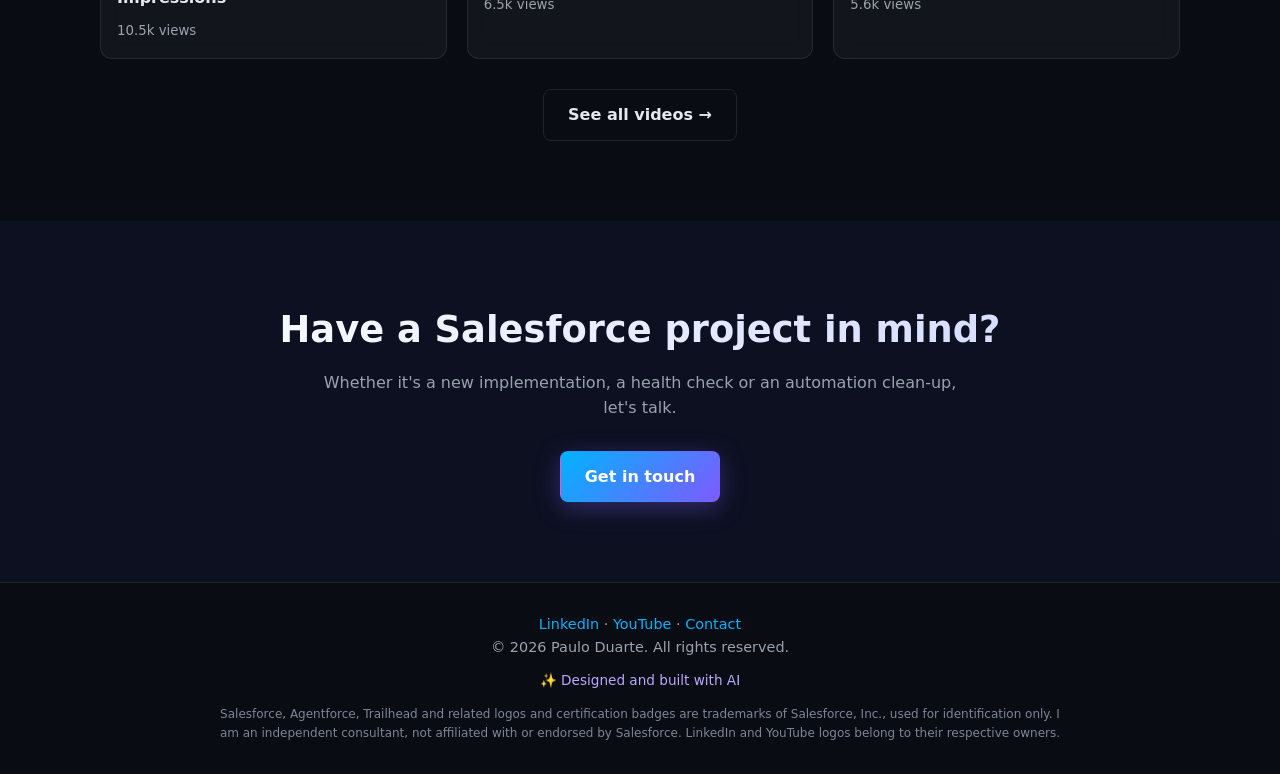
==== commit a7867b05: "Add files via upload" ====
--- a/index.html
+++ b/index.html
@@ -3,8 +3,11 @@
 <head>
 <meta charset="UTF-8"><meta name="viewport" content="width=device-width,initial-scale=1">
 <title>Paulo Duarte | Salesforce Consultant & Implementation Lead</title>
+<link rel="icon" href="/favicon.svg" type="image/svg+xml">
+<link rel="icon" href="/favicon-48.png" sizes="48x48" type="image/png">
+<link rel="icon" href="/favicon-192.png" sizes="192x192" type="image/png">
+<link rel="apple-touch-icon" href="/apple-touch-icon.png">
 <meta name="description" content="6x Certified Salesforce Consultant specialising in Sales Cloud, Service Cloud, Experience Cloud, Flow automation and Agentforce.">
-<link rel="icon" href="data:image/svg+xml,%3Csvg xmlns=%22http://www.w3.org/2000/svg%22 viewBox=%220 0 100 100%22%3E%3Cdefs%3E%3ClinearGradient id=%22g%22 x2=%221%22 y2=%221%22%3E%3Cstop stop-color=%22%2300b4ff%22/%3E%3Cstop offset=%22.55%22 stop-color=%22%237b5cff%22/%3E%3Cstop offset=%221%22 stop-color=%22%23ff4fd8%22/%3E%3C/linearGradient%3E%3C/defs%3E%3Crect width=%22100%22 height=%22100%22 rx=%2222%22 fill=%22url(%23g)%22/%3E%3Ctext x=%2250%22 y=%2266%22 font-family=%22Arial%22 font-weight=%22bold%22 font-size=%2246%22 fill=%22white%22 text-anchor=%22middle%22%3EPD%3C/text%3E%3C/svg%3E">
 <meta property="og:title" content="Paulo Duarte | Salesforce Consultant">
 <meta property="og:description" content="6x Certified Salesforce Consultant – Sales Cloud, Service Cloud, Experience Cloud and Agentforce.">
 <meta property="og:image" content="https://www.paduarte.com/og-image.png">
